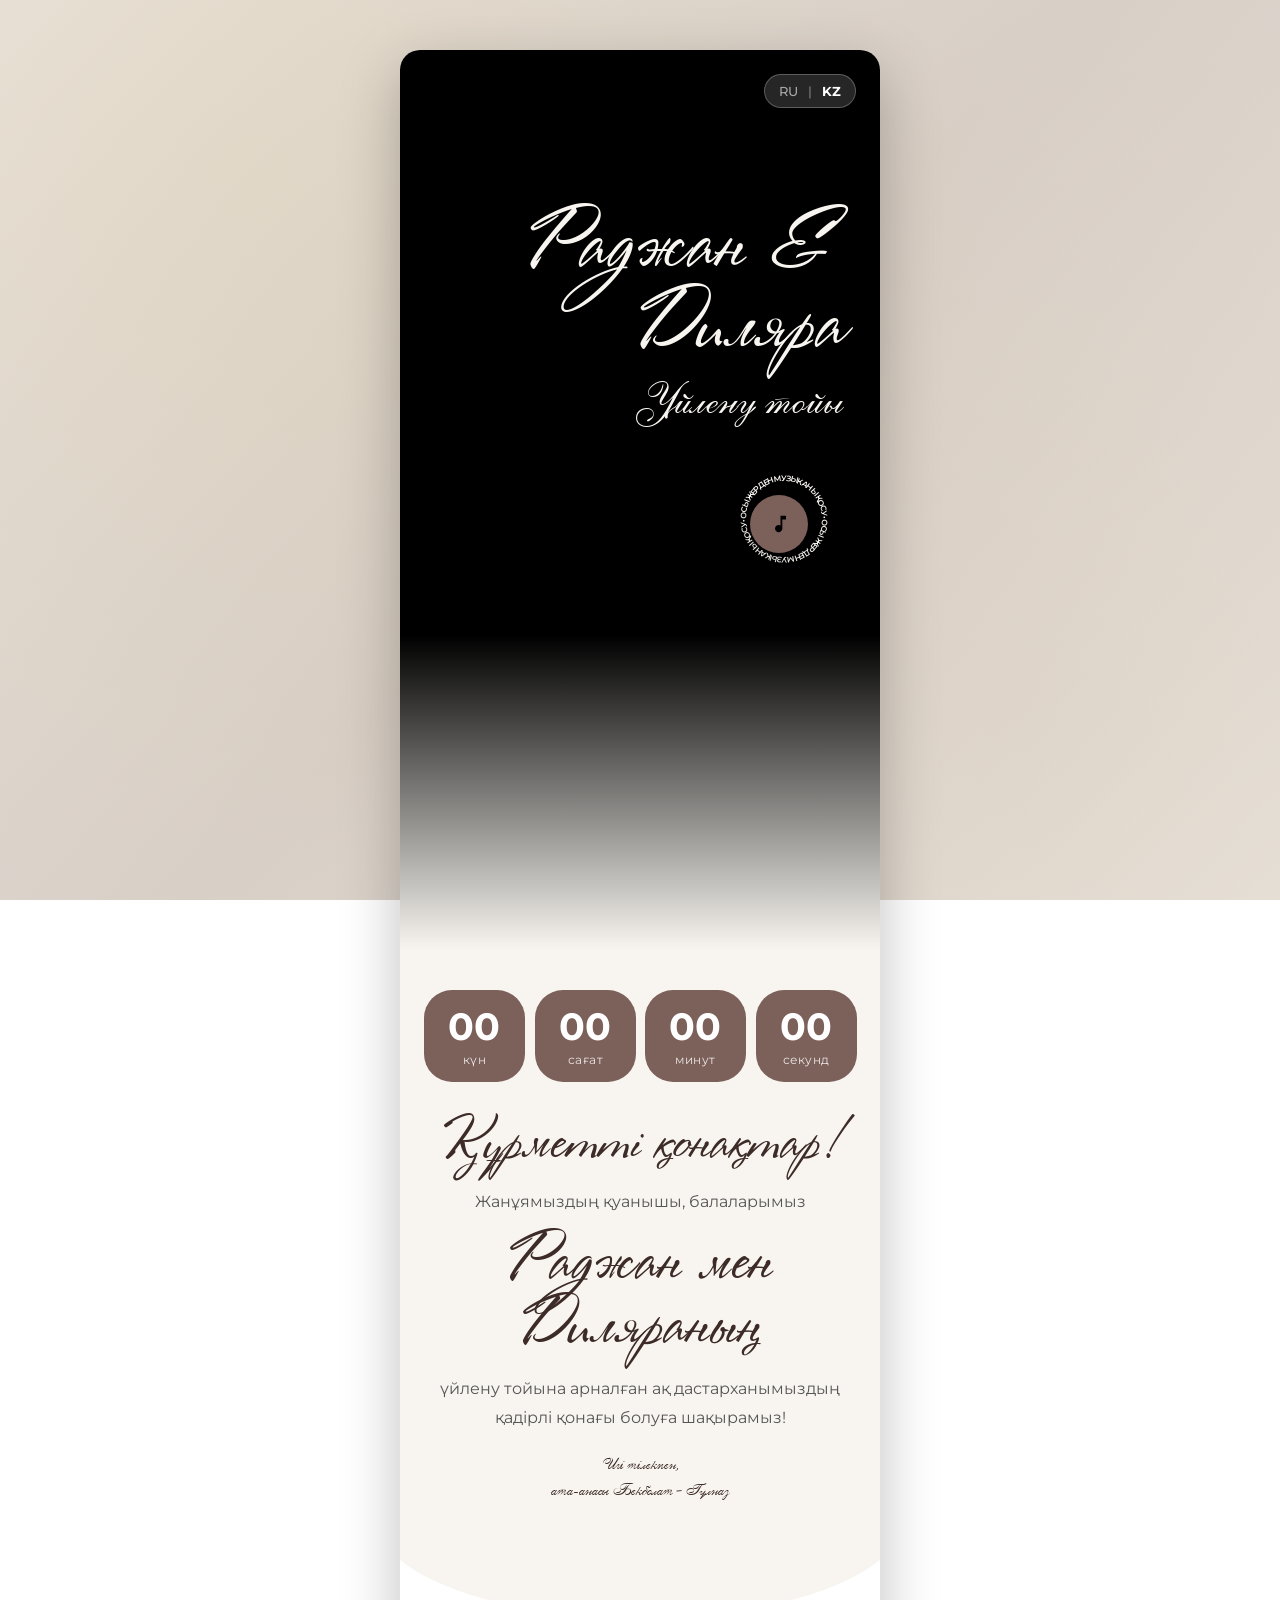
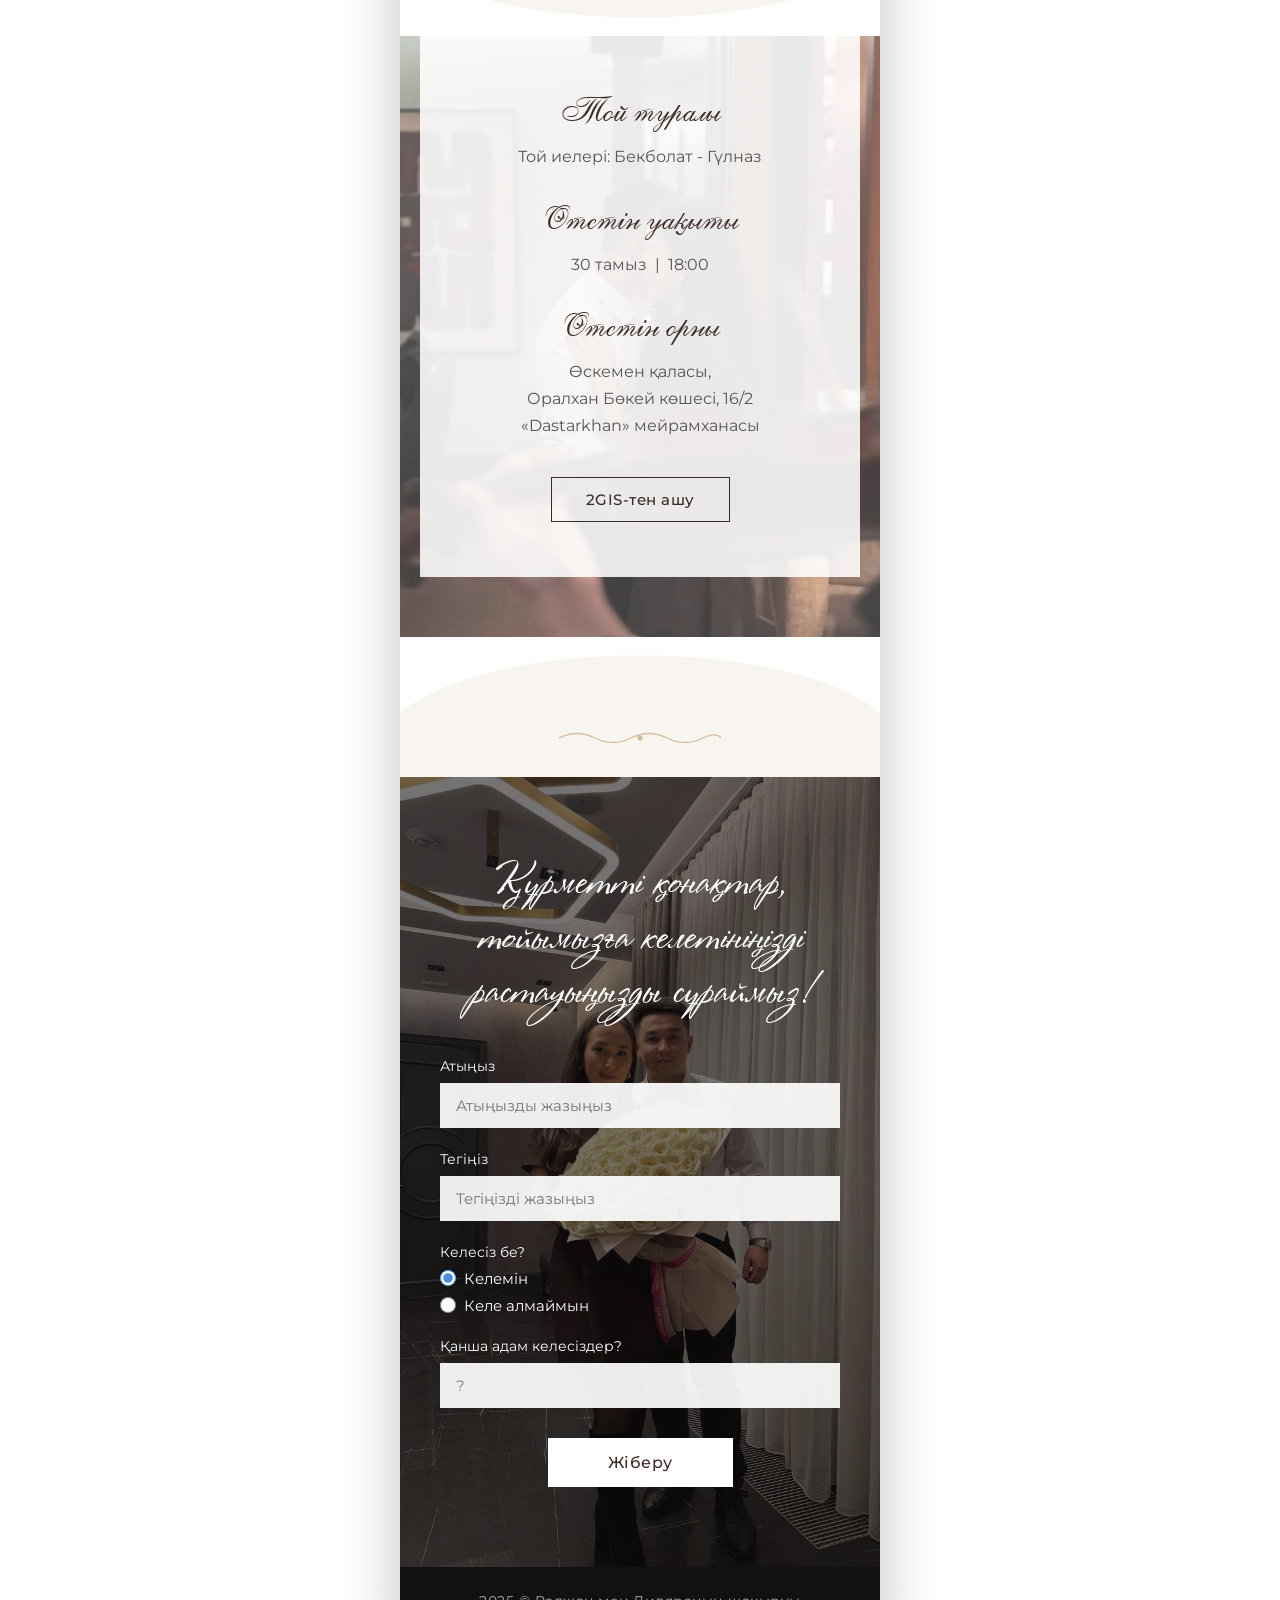
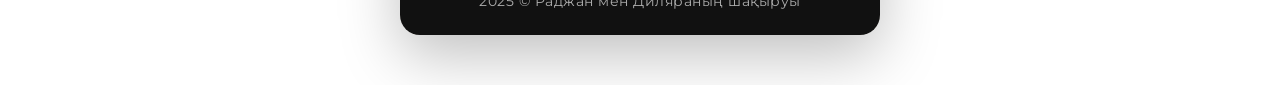
==== index_kz.html @ 49e2ee94 "Add files via upload" ====
<!DOCTYPE html>
<html lang="kk">

<head>
    <meta charset="UTF-8">
    <meta name="viewport" content="width=device-width, initial-scale=1.0">
    <title>Үйлену тойы - Раджан мен Диляра</title>
    <meta name="description" content="Уважаемые гости! Приглашаем вас на свадьбу Раджана и Диляры. Чтобы увидеть приглашение просим вас нажать на ссылку и листать вниз">
    
    <!-- Open Graph / Social Media -->
    <meta property="og:type" content="website">
    <meta property="og:title" content="Свадьба Раджана и Диляры">
    <meta property="og:description" content="Уважаемые гости! Приглашаем вас на свадьбу Раджана и Диляры. Чтобы увидеть приглашение просим вас нажать на ссылку и листать вниз">
    <meta property="og:image" content="photo11.jpg">

    <!-- Google Fonts -->
    <link rel="preconnect" href="https://fonts.googleapis.com">
    <link rel="preconnect" href="https://fonts.gstatic.com" crossorigin>
    <link
        href="https://fonts.googleapis.com/css2?family=Great+Vibes&family=Marck+Script&family=Playfair+Display:ital,wght@0,400;0,600;1,400&family=Montserrat:wght@300;400;500;600&display=swap"
        rel="stylesheet">

    <link rel="stylesheet" href="style.css">
</head>

<body>
    <div class="app-container">

        <!-- ===== LANGUAGE SWITCHER ===== -->
        <div class="lang-switcher fade-in">
            <a href="index.html">RU</a>
            <span>|</span>
            <a href="index_kz.html" class="active">KZ</a>
        </div>

        <!-- ===== HERO ===== -->
        <section class="hero">
            <video autoplay muted loop playsinline class="hero-video">
                <source src="video1.mp4" type="video/mp4">
            </video>
            <div class="hero-text">
                <h2 class="hero-name">Раджан & Диляра</h2>
                <h1 class="hero-title">Үйлену тойы</h1>

                <!-- Круговой плеер -->
                <div class="player-wrap">
                    <div class="circle-text-ring">
                        <svg viewBox="0 0 120 120" width="120" height="120">
                            <defs>
                                <path id="cp" d="M60,60 m-38,0 a38,38 0 1,1 76,0 a38,38 0 1,1 -76,0"></path>
                            </defs>
                            <text font-size="8" font-family="Montserrat,sans-serif" font-weight="600" fill="#f8f5f0">
                                <textPath href="#cp" startOffset="0" textLength="238.5" lengthAdjust="spacing">ОСЫ
                                    ЖЕРДЕН МУЗЫКАНЫ ҚОСУ • ОСЫ ЖЕРДЕН МУЗЫКАНЫ ҚОСУ • </textPath>
                            </text>
                        </svg>
                    </div>
                    <button id="music-btn" class="play-btn" aria-label="Музыканы қосу">
                        <svg class="icon-play-svg" viewBox="0 0 24 24">
                            <!-- Иконка ноты -->
                            <path
                                d="M12 3v10.55c-.59-.34-1.27-.55-2-.55-2.21 0-4 1.79-4 4s1.79 4 4 4 4-1.79 4-4V7h4V3h-6z"
                                fill="currentColor" />
                        </svg>
                        <svg class="icon-pause-svg hidden" viewBox="0 0 24 24">
                            <rect x="6" y="5" width="4" height="14" />
                            <rect x="14" y="5" width="4" height="14" />
                        </svg>
                    </button>
                    <audio id="bg-music" loop>
                        <source src="music.mp3" type="audio/mpeg">
                    </audio>
                </div>
            </div>
        </section>

        <!-- ===== COUNTDOWN + INVITATION ===== -->
        <section class="white-section">
            <!-- Таймер -->
            <div class="timer" id="timer">
                <div class="timer-item"><span id="days">00</span>
                    <p>күн</p>
                </div>
                <div class="timer-item"><span id="hours">00</span>
                    <p>сағат</p>
                </div>
                <div class="timer-item"><span id="minutes">00</span>
                    <p>минут</p>
                </div>
                <div class="timer-item"><span id="seconds">00</span>
                    <p>секунд</p>
                </div>
            </div>

            <!-- Текст приглашения -->
            <div class="invitation-text">
                <h3 class="script-heading">Құрметті қонақтар!</h3>
                <p>Жанұямыздың қуанышы, балаларымыз
                </p>
                <div class="bride-name-inline">Раджан мен Диляраның</div>
                <p>үйлену тойына арналған ақ дастарханымыздың қадірлі қонағы болуға шақырамыз!</p>
                <p class="parents-sig">Игі тілекпен,<br>ата-анасы Бекболат – Гүлназ</p>
            </div>
        </section>

        <!-- Волна вниз -->
        <div class="wave-divider">
            <svg viewBox="0 0 500 80" preserveAspectRatio="none" xmlns="http://www.w3.org/2000/svg">
                <path d="M0,0 C100,80 400,80 500,0 L500,80 L0,80 Z" fill="#ffffff" />
            </svg>
        </div>

        <!-- ===== DETAILS (INFO CARD ON PHOTO) ===== -->
        <section class="details-section">
            <div class="details-card">
                <h3 class="serif-heading">Той туралы</h3>
                <p class="detail-line">Той иелері: Бекболат - Гүлназ</p>

                <h3 class="serif-heading">Өтетін уақыты</h3>
                <p class="detail-line">30 тамыз &nbsp;|&nbsp; 18:00</p>

                <h3 class="serif-heading">Өтетін орны</h3>
                <p class="detail-line">Өскемен қаласы,<br>Оралхан Бөкей көшесі, 16/2<br>«Dastarkhan» мейрамханасы</p>

                <a href="https://2gis.kz/ustkam/search/Оралхан%20Бокей%2016%2F2" target="_blank"
                    class="btn-map">2GIS-тен ашу</a>
            </div>
        </section>

        <!-- Волна вверх -->
        <div class="wave-divider wave-up">
            <svg viewBox="0 0 500 80" preserveAspectRatio="none" xmlns="http://www.w3.org/2000/svg">
                <path d="M0,80 C100,0 400,0 500,80 L500,0 L0,0 Z" fill="#ffffff" />
            </svg>
        </div>

        <!-- Декоративный разделитель (завитки) -->
        <div class="ornament-divider">
            <svg viewBox="0 0 200 30" xmlns="http://www.w3.org/2000/svg" width="180" height="30">
                <path d="M10,15 Q30,5 50,15 Q70,25 90,15 Q110,5 130,15 Q150,25 170,15 Q185,8 190,15" fill="none"
                    stroke="#c5a87a" stroke-width="1.5" opacity="0.7" />
                <circle cx="100" cy="15" r="3" fill="#c5a87a" opacity="0.7" />
            </svg>
        </div>

        <!-- ===== RSVP (FORM ON PHOTO) ===== -->
        <section class="rsvp-section">
            <div class="rsvp-inner">
                <h2 class="rsvp-title">Құрметті қонақтар, тойымызға келетініңізді растауыңызды сұраймыз!</h2>

                <form id="rsvp-form">
                    <div class="field-group">
                        <label>Атыңыз</label>
                        <input type="text" id="first-name" name="first_name" placeholder="Атыңызды жазыңыз" required>
                    </div>

                    <div class="field-group">
                        <label>Тегіңіз</label>
                        <input type="text" id="last-name" name="last_name" placeholder="Тегіңізді жазыңыз" required>
                    </div>

                    <div class="field-group">
                        <label>Келесіз бе?</label>
                        <label class="radio-row">
                            <input type="radio" name="attendance" value="Келемін" checked>
                            <span class="radio-dot"></span> Келемін
                        </label>
                        <label class="radio-row">
                            <input type="radio" name="attendance" value="Келе алмаймын">
                            <span class="radio-dot"></span> Келе алмаймын
                        </label>
                    </div>

                    <div class="field-group" id="persons-group">
                        <label>Қанша адам келесіздер?</label>
                        <input type="number" id="persons" name="persons" placeholder="?" min="1">
                    </div>

                    <div class="submit-wrap">
                        <button type="submit" class="btn-submit">Жіберу</button>
                    </div>
                </form>

                <div id="form-success" class="hidden success-msg">
                    <p>Рақмет! Сіздің жауабыңыз қабылданды. 🎉</p>
                </div>
            </div>
        </section>

        <!-- ===== FOOTER ===== -->
        <footer class="site-footer">
            <p>2025 © Раджан мен Диляраның шақыруы</p>
        </footer>

    </div><!-- /app-container -->

    <script src="script_kz.js"></script>
</body>

</html>
---- style.css ----
/*
  style.css — Максимально похоже на https://online-shaqyru.kz/ru/uzatu/aq-bosaga/
*/

/* ============================
   @font-face для казахских шрифтов
   ============================ */
@font-face {
    font-family: 'KZ Rosa Marena';
    src: url('kz_rosa.ttf') format('truetype');
    font-weight: normal;
    font-style: normal;
}

@font-face {
    font-family: 'AsylbekM02Shelley';
    src: url('asylbek.ttf') format('truetype');
    font-weight: normal;
    font-style: normal;
}

/* ============================
   CSS Переменные
   ============================ */
:root {
    --brown: #7c605a;
    /* таймер, акцент */
    --dark-text: #3d2b27;
    /* основной тёмный текст */
    --body-text: #555555;
    --white: #ffffff;
    --bg-cream: #f8f5f0;
    /* кремовый фон белой секции */
    --gold: #c5a87a;
    /* декоративный золотистый */
    --font-script: 'KZ Rosa Marena', 'Great Vibes', cursive;
    --font-script2: 'AsylbekM02Shelley', 'Marck Script', cursive;
    --font-serif: 'Playfair Display', serif;
    --font-sans: 'Montserrat', sans-serif;
}

/* ============================
   Базовые стили
   ============================ */
* {
    margin: 0;
    padding: 0;
    box-sizing: border-box;
}

body {
    background-color: #e0dbd5;
    font-family: var(--font-sans);
    display: flex;
    justify-content: center;
}

.app-container {
    width: 100%;
    max-width: 480px;
    background: var(--bg-cream);
    min-height: 100vh;
    box-shadow: 0 0 40px rgba(0, 0, 0, 0.18);
    position: relative;
    overflow: hidden;
}

.hidden {
    display: none !important;
}

/* ============================
   Language Switcher
   ============================ */
.lang-switcher {
    position: absolute;
    top: 24px;
    right: 24px;
    z-index: 100;
    display: flex;
    gap: 10px;
    align-items: center;
    background: rgba(255, 255, 255, 0.15);
    backdrop-filter: blur(6px);
    -webkit-backdrop-filter: blur(6px);
    padding: 8px 14px;
    border-radius: 20px;
    font-family: var(--font-sans);
    font-size: 13px;
    font-weight: 500;
    color: #fff;
    border: 1px solid rgba(255, 255, 255, 0.25);
}

.lang-switcher a {
    color: #fff;
    text-decoration: none;
    transition: opacity 0.3s;
    opacity: 0.6;
}

.lang-switcher a.active {
    opacity: 1;
    font-weight: 700;
}

.lang-switcher a:hover {
    opacity: 1;
}

.lang-switcher span {
    opacity: 0.4;
}

/* ============================
   HERO — Главный экран с фото
   ============================ */
.hero {
    position: relative;
    width: 100%;
    height: 100vh;
    min-height: 550px;
    background: #000;
    display: flex;
    align-items: flex-start;
    justify-content: flex-end;
    padding: 0;
    overflow: hidden;
}

.hero-video {
    position: absolute;
    top: 0;
    left: 0;
    width: 100%;
    height: 100%;
    object-fit: cover;
    z-index: 1;
}

/* Лёгкий светлый градиент снизу, как на оригинале */
.hero::after {
    content: '';
    position: absolute;
    bottom: 0;
    left: 0;
    right: 0;
    height: 35%;
    background: linear-gradient(transparent, var(--bg-cream));
    pointer-events: none;
}

.hero-text {
    position: relative;
    z-index: 2;
    text-align: right;
    padding: 140px 28px 60px 0;
    display: flex;
    flex-direction: column;
    align-items: flex-end;
}

.hero-name {
    font-family: var(--font-script);
    font-size: 72px;
    font-weight: 400;
    line-height: 1;
    color: var(--bg-cream);
    margin-bottom: 4px;
    text-shadow: 2px 2px 6px rgba(0, 0, 0, 0.5);
}

.hero-title {
    font-family: var(--font-script2);
    font-size: 40px;
    font-weight: 400;
    color: var(--bg-cream);
    margin-bottom: 30px;
    text-shadow: 2px 2px 6px rgba(0, 0, 0, 0.5);
}

/* ============================
   Плеер — круговой вращающийся
   ============================ */
.player-wrap {
    position: relative;
    width: 120px;
    height: 120px;
    display: flex;
    align-items: center;
    justify-content: center;
}

.circle-text-ring {
    position: absolute;
    top: 0;
    left: 0;
    width: 120px;
    height: 120px;
    animation: spin 12s linear infinite;
    pointer-events: none;
}

@keyframes spin {
    from {
        transform: rotate(0deg);
    }

    to {
        transform: rotate(360deg);
    }
}

.play-btn {
    position: relative;
    z-index: 10;
    width: 52px;
    height: 52px;
    border-radius: 50%;
    background: var(--brown);
    border: none;
    cursor: pointer;
    display: flex;
    align-items: center;
    justify-content: center;
    box-shadow: 0 4px 16px rgba(0, 0, 0, 0.25);
    transition: transform 0.2s;
}

.play-btn:hover {
    transform: scale(1.08);
}

.play-btn svg {
    fill: #fff;
    width: 22px;
    height: 22px;
}

.play-btn .icon-play-svg {
    transform: translateX(1.5px);
}

.play-btn.playing {
    animation: pulse-btn 2s ease-in-out infinite;
}

@keyframes pulse-btn {

    0%,
    100% {
        box-shadow: 0 0 0 0 rgba(124, 96, 90, 0.7);
    }

    50% {
        box-shadow: 0 0 0 12px rgba(124, 96, 90, 0);
    }
}

/* ============================
   Белая секция (таймер + текст)
   ============================ */
.white-section {
    background: var(--bg-cream);
    padding: 40px 24px 0;
    text-align: center;
}

/* Таймер — тёмно-коричневые скруглённые pill */
.timer {
    display: flex;
    gap: 10px;
    justify-content: center;
    margin-bottom: 36px;
}

.timer-item {
    background: var(--brown);
    border-radius: 22px;
    flex: 1;
    padding: 14px 6px 12px;
    min-width: 60px;
}

.timer-item span {
    font-family: var(--font-sans);
    font-size: 30px;
    font-weight: 700;
    color: var(--white);
    display: block;
    line-height: 1;
}

.timer-item p {
    font-size: 11px;
    color: rgba(255, 255, 255, 0.85);
    margin-top: 6px;
    text-transform: lowercase;
    letter-spacing: 0.5px;
}

/* Текст приглашения */
.invitation-text {
    padding: 0 8px 40px;
    font-size: 15px;
    color: var(--body-text);
    line-height: 1.8;
}

.invitation-text p {
    margin-bottom: 16px;
}

.script-heading {
    font-family: var(--font-script);
    font-size: 48px;
    font-weight: 400;
    color: var(--dark-text);
    margin-bottom: 14px;
    line-height: 1;
}

.bride-name-inline {
    font-family: var(--font-script);
    font-size: 52px;
    color: var(--dark-text);
    margin: 8px 0 14px;
    line-height: 1;
}

.parents-sig {
    font-family: var(--font-script2);
    font-size: 22px;
    color: var(--dark-text);
    line-height: 1.6;
    margin-top: 20px;
}

/* ============================
   Волновые разделители
   ============================ */
.wave-divider {
    width: 100%;
    display: block;
    line-height: 0;
}

.wave-divider svg {
    width: 100%;
    display: block;
}

.wave-up {
    margin-top: -1px;
}

/* ============================
   Декоративный разделитель (SVG-завитки)
   ============================ */
.ornament-divider {
    background: var(--bg-cream);
    text-align: center;
    padding: 10px 0 20px;
}

/* ============================
   DETAILS — Карточка поверх фото
   ============================ */
.details-section {
    position: relative;
    background: url('photo2.jpg') center center / cover no-repeat;
    background-attachment: local;
    padding: 0 0 60px;
}

.details-section::before {
    content: '';
    position: absolute;
    inset: 0;
    background: rgba(245, 240, 235, 0.25);
}

.details-card {
    position: relative;
    z-index: 2;
    background: rgba(255, 255, 255, 0.88);
    margin: 0 20px;
    padding: 40px 28px;
    text-align: center;
}

.serif-heading {
    font-family: var(--font-script2);
    font-size: 28px;
    color: var(--dark-text);
    margin-bottom: 10px;
    font-weight: 400;
}

.detail-line {
    font-size: 15px;
    color: var(--body-text);
    line-height: 1.7;
    margin-bottom: 28px;
    font-weight: 400;
}

.btn-map {
    display: inline-block;
    margin-top: 10px;
    padding: 10px 28px;
    border: 1.5px solid var(--dark-text);
    color: var(--dark-text);
    text-decoration: none;
    font-family: var(--font-sans);
    font-size: 14px;
    font-weight: 500;
    letter-spacing: 0.5px;
    background: transparent;
    transition: all 0.2s;
    cursor: pointer;
}

.btn-map:hover {
    background: var(--dark-text);
    color: var(--white);
}

/* ============================
   RSVP — Форма поверх фото
   ============================ */
.rsvp-section {
    position: relative;
    background: url('photo3.jpg') center 10% / cover no-repeat;
    background-attachment: local;
    padding: 480px 24px 80px; /* Еще больше увеличили отступ, чтобы текст ушел под лица */
    display: flex;
    flex-direction: column;
    justify-content: flex-end;
}

.rsvp-section::before {
    content: '';
    position: absolute;
    inset: 0;
    background: rgba(20, 15, 15, 0.58);
}

.rsvp-inner {
    position: relative;
    z-index: 2;
    max-width: 440px;
    margin: 0 auto;
}

.rsvp-title {
    font-family: var(--font-script);
    font-size: 34px;
    font-weight: 400;
    color: var(--white);
    line-height: 1.3;
    margin-bottom: 36px;
    text-align: center; /* Центрируем текст */
}

/* Поля формы */
.field-group {
    margin-bottom: 22px;
}

.field-group label:first-child,
.field-group>label:not(.radio-row) {
    display: block;
    color: var(--white);
    font-size: 14px;
    font-weight: 400;
    margin-bottom: 8px;
    font-family: var(--font-sans);
}

.field-group input[type="text"],
.field-group input[type="number"] {
    width: 100%;
    padding: 13px 16px;
    background: rgba(255, 255, 255, 0.92);
    border: none;
    font-size: 15px;
    font-family: var(--font-sans);
    color: #333;
    outline: none;
}

.field-group input:focus {
    background: #fff;
    box-shadow: 0 0 0 2px rgba(255, 255, 255, 0.5);
}

/* Радиокнопки */
.radio-row {
    display: flex;
    align-items: center;
    gap: 8px;
    color: var(--white);
    font-size: 15px;
    margin-bottom: 8px;
    cursor: pointer;
}

.radio-row input[type="radio"] {
    accent-color: #4a90e2;
    width: 16px;
    height: 16px;
    cursor: pointer;
}

.radio-dot {
    display: none;
}

/* не нужен, используем нативный radio */

/* Кнопка отправить */
.submit-wrap {
    text-align: center;
    margin-top: 30px;
}

.btn-submit {
    background: var(--white);
    color: var(--dark-text);
    border: none;
    padding: 13px 50px;
    font-family: var(--font-sans);
    font-size: 15px;
    font-weight: 500;
    cursor: pointer;
    transition: background 0.2s;
    letter-spacing: 0.5px;
}

.btn-submit:hover {
    background: #f0ebe5;
}

.success-msg {
    text-align: center;
    color: var(--white);
    font-size: 18px;
    padding: 30px 0;
    font-family: var(--font-script);
}

/* ============================
   Footer
   ============================ */
.site-footer {
    background: #111;
    color: rgba(255, 255, 255, 0.65);
    text-align: center;
    padding: 20px;
    font-family: var(--font-sans);
    font-size: 13px;
    letter-spacing: 0.5px;
}

/* ====================================================
   АНИМАЦИИ
   ==================================================== */

/* ── 1. Появление всего контейнера при загрузке ── */
@keyframes page-enter {
    from {
        opacity: 0;
        transform: translateY(12px);
    }

    to {
        opacity: 1;
        transform: translateY(0);
    }
}

.app-container {
    animation: page-enter 0.9s ease forwards;
}

/* ── 2. Hero: имя и подзаголовок скользят справа ── */
@keyframes slide-in-right {
    from {
        opacity: 0;
        transform: translateX(60px);
    }

    to {
        opacity: 1;
        transform: translateX(0);
    }
}

.hero-name {
    animation: slide-in-right 1.1s cubic-bezier(0.22, 0.61, 0.36, 1) 0.3s both;
}

.hero-title {
    animation: slide-in-right 1.1s cubic-bezier(0.22, 0.61, 0.36, 1) 0.55s both;
}

/* ── 3. Плеер появляется снизу ── */
@keyframes pop-up {
    from {
        opacity: 0;
        transform: scale(0.6) translateY(20px);
    }

    to {
        opacity: 1;
        transform: scale(1) translateY(0);
    }
}

.player-wrap {
    animation: pop-up 0.9s cubic-bezier(0.34, 1.56, 0.64, 1) 0.85s both;
}

/* ── 4. Таймер — ячейки по очереди ── */
@keyframes timer-pop {
    from {
        opacity: 0;
        transform: scale(0.5) translateY(15px);
    }

    to {
        opacity: 1;
        transform: scale(1) translateY(0);
    }
}

.timer-item:nth-child(1) {
    animation: timer-pop 0.7s cubic-bezier(0.34, 1.56, 0.64, 1) 0.1s both;
}

.timer-item:nth-child(2) {
    animation: timer-pop 0.7s cubic-bezier(0.34, 1.56, 0.64, 1) 0.25s both;
}

.timer-item:nth-child(3) {
    animation: timer-pop 0.7s cubic-bezier(0.34, 1.56, 0.64, 1) 0.4s both;
}

.timer-item:nth-child(4) {
    animation: timer-pop 0.7s cubic-bezier(0.34, 1.56, 0.64, 1) 0.55s both;
}

/* ── 5. Смена секунды — легкий тик ── */
@keyframes tick {
    0% {
        transform: translateY(0);
        opacity: 1;
    }

    30% {
        transform: translateY(-5px);
        opacity: 0.3;
    }

    60% {
        transform: translateY(5px);
        opacity: 0.3;
    }

    100% {
        transform: translateY(0);
        opacity: 1;
    }
}

.timer-tick {
    animation: tick 0.32s ease;
}

/* ── 6. Scroll fade-in ── */
.fade-in {
    opacity: 0;
    transform: translateY(40px);
    transition: opacity 0.85s ease, transform 0.85s ease;
}

.fade-in.visible {
    opacity: 1;
    transform: translateY(0);
}

/* ── 7. Скрипт-заголовки и имя невесты ── */
@keyframes fade-scale {
    from {
        opacity: 0;
        transform: scale(0.85);
    }

    to {
        opacity: 1;
        transform: scale(1);
    }
}

.script-heading {
    animation: fade-scale 1.2s ease 0.2s both;
}

.bride-name-inline {
    animation: fade-scale 1.2s ease 0.4s both;
}

.parents-sig {
    animation: fade-scale 1.2s ease 0.6s both;
}

/* ── 8. Карточка деталей ── */
@keyframes card-rise {
    from {
        opacity: 0;
        transform: translateY(50px);
    }

    to {
        opacity: 1;
        transform: translateY(0);
    }
}

.details-card {
    animation: card-rise 1s cubic-bezier(0.22, 0.61, 0.36, 1) both;
}

/* ── 9. Кнопки — подъём и тень при hover ── */
.btn-map,
.btn-submit {
    transition: transform 0.22s ease, box-shadow 0.22s ease, background 0.22s ease;
}

.btn-map:hover {
    transform: translateY(-3px);
    box-shadow: 0 8px 20px rgba(0, 0, 0, 0.18);
}

.btn-submit:hover {
    transform: translateY(-3px);
    box-shadow: 0 8px 20px rgba(0, 0, 0, 0.2);
    background: #fdf9f5;
}

/* ── 10. Орнамент — мерцание ── */
@keyframes shimmer {

    0%,
    100% {
        opacity: 0.5;
    }

    50% {
        opacity: 1;
    }
}

.ornament-divider svg {
    animation: shimmer 3.5s ease-in-out infinite;
}

/* ── 11. RSVP — элементы выезжают снизу поочередно ── */
@keyframes slide-up {
    from {
        opacity: 0;
        transform: translateY(30px);
    }

    to {
        opacity: 1;
        transform: translateY(0);
    }
}

.rsvp-title {
    animation: slide-up 1s ease 0.2s both;
}

.field-group:nth-child(1) {
    animation: slide-up 0.8s ease 0.35s both;
}

.field-group:nth-child(2) {
    animation: slide-up 0.8s ease 0.5s both;
}

.field-group:nth-child(3) {
    animation: slide-up 0.8s ease 0.65s both;
}

.submit-wrap {
    animation: slide-up 0.8s ease 0.8s both;
}

/* ── 12. Плавающие лепестки (CSS + JS) ── */
.petal {
    position: fixed;
    top: -20px;
    pointer-events: none;
    z-index: 9999;
    font-size: 18px;
    animation: fall linear forwards;
    opacity: 0.85;
}

@keyframes fall {
    0% {
        transform: translateY(0) rotate(0deg) translateX(0);
        opacity: 0.9;
    }

    50% {
        transform: translateY(45vh) rotate(180deg) translateX(25px);
        opacity: 0.7;
    }

    100% {
        transform: translateY(110vh) rotate(360deg) translateX(-15px);
        opacity: 0;
    }
}

/* ====================================================
   АДАПТИВНОСТЬ — планшет, пК, альбомный режим
   ==================================================== */

/* ─ Таблет (600px+) и альбомный смартфон ─ */
@media (min-width: 600px) {

    /* Шире карточка сайта */
    .app-container {
        max-width: 560px;
    }

    .hero-name {
        font-size: 84px;
    }

    .hero-title {
        font-size: 46px;
    }

    .script-heading {
        font-size: 54px;
    }

    .bride-name-inline {
        font-size: 60px;
    }

    .parents-sig {
        font-size: 26px;
    }

    .timer-item {
        padding: 16px 10px 14px;
    }

    .timer-item span {
        font-size: 36px;
    }

    .timer-item p {
        font-size: 12px;
    }

    .rsvp-title {
        font-size: 40px;
    }

    .details-card {
        padding: 50px 40px;
    }

    .serif-heading {
        font-size: 32px;
    }

    .detail-line {
        font-size: 16px;
    }
}

/* ─ Альбомный режим на смартфоне / Hero невысокий ─ */
@media (orientation: landscape) and (max-width: 900px) {

    .hero {
        min-height: 100vh;
        height: 100svh;
        align-items: center;
        justify-content: flex-end;
    }

    .hero-text {
        padding: 60px 32px 60px 0;
    }

    .hero-name {
        font-size: 60px;
    }

    .hero-title {
        font-size: 34px;
    }

    .player-wrap {
        width: 100px;
        height: 100px;
    }

    .circle-text-ring {
        width: 100px;
        height: 100px;
    }

    .white-section {
        padding-top: 30px;
    }

    .timer {
        gap: 8px;
    }

    .timer-item span {
        font-size: 28px;
    }

    .timer-item {
        padding: 12px 6px 10px;
    }
}

/* ─ ПК / планшет от 768px — двухколоночный лэйаут ─ */
@media (min-width: 900px) {

    body {
        background: linear-gradient(135deg, #e8e2db 0%, #d8cfc7 50%, #e8e2db 100%);
        background-attachment: fixed;
        align-items: flex-start;
    }

    /* Обертка-контейнер для полноэкранного десктоп — 2 колонки */
    .outer-layout {
        display: flex;
        gap: 40px;
        justify-content: center;
        align-items: flex-start;
        padding: 40px;
        min-height: 100vh;
    }

    .app-container {
        max-width: 480px;
        border-radius: 20px;
        overflow: hidden;
        box-shadow: 0 20px 60px rgba(0, 0, 0, 0.25);
        margin: 40px auto;
    }

    .hero-name {
        font-size: 80px;
    }

    .hero-title {
        font-size: 44px;
    }

    .hero-text {
        padding: 160px 36px 70px 0;
    }

    /* Плеер — немного крупнее */
    .player-wrap {
        width: 130px;
        height: 130px;
    }

    .circle-text-ring {
        width: 130px;
        height: 130px;
    }

    .play-btn {
        width: 58px;
        height: 58px;
    }

    /* Таймер */
    .timer-item span {
        font-size: 38px;
    }

    .timer-item p {
        font-size: 12px;
    }

    .timer-item {
        padding: 18px 10px 15px;
        border-radius: 28px;
    }

    /* Типографика */
    .script-heading {
        font-size: 56px;
    }

    .bride-name-inline {
        font-size: 64px;
    }

    .parents-sig {
        font-size: 26px;
    }

    .invitation-text p {
        font-size: 16px;
    }

    /* Секция деталей */
    .details-card {
        padding: 55px 50px;
    }

    .serif-heading {
        font-size: 34px;
    }

    .detail-line {
        font-size: 16px;
    }

    .btn-map {
        padding: 12px 34px;
        font-size: 15px;
    }

    /* RSVP */
    .rsvp-section {
        padding: 80px 40px;
    }

    .rsvp-title {
        font-size: 42px;
    }

    .btn-submit {
        padding: 15px 60px;
        font-size: 16px;
    }

    /* Футер */
    .site-footer {
        font-size: 14px;
        padding: 25px;
    }
}

/* ─ Очень широкий экран (1200px+): карточка центрируется с красивым фоном ─ */
@media (min-width: 1200px) {
    body {
        background-image:
            radial-gradient(circle at 20% 20%, rgba(212, 175, 55, 0.08) 0%, transparent 60%),
            radial-gradient(circle at 80% 80%, rgba(197, 168, 122, 0.1) 0%, transparent 60%),
            linear-gradient(135deg, #e8e2db 0%, #d8cfc7 50%, #e8e2db 100%);
    }

    .app-container {
        margin: 50px auto;
    }
}
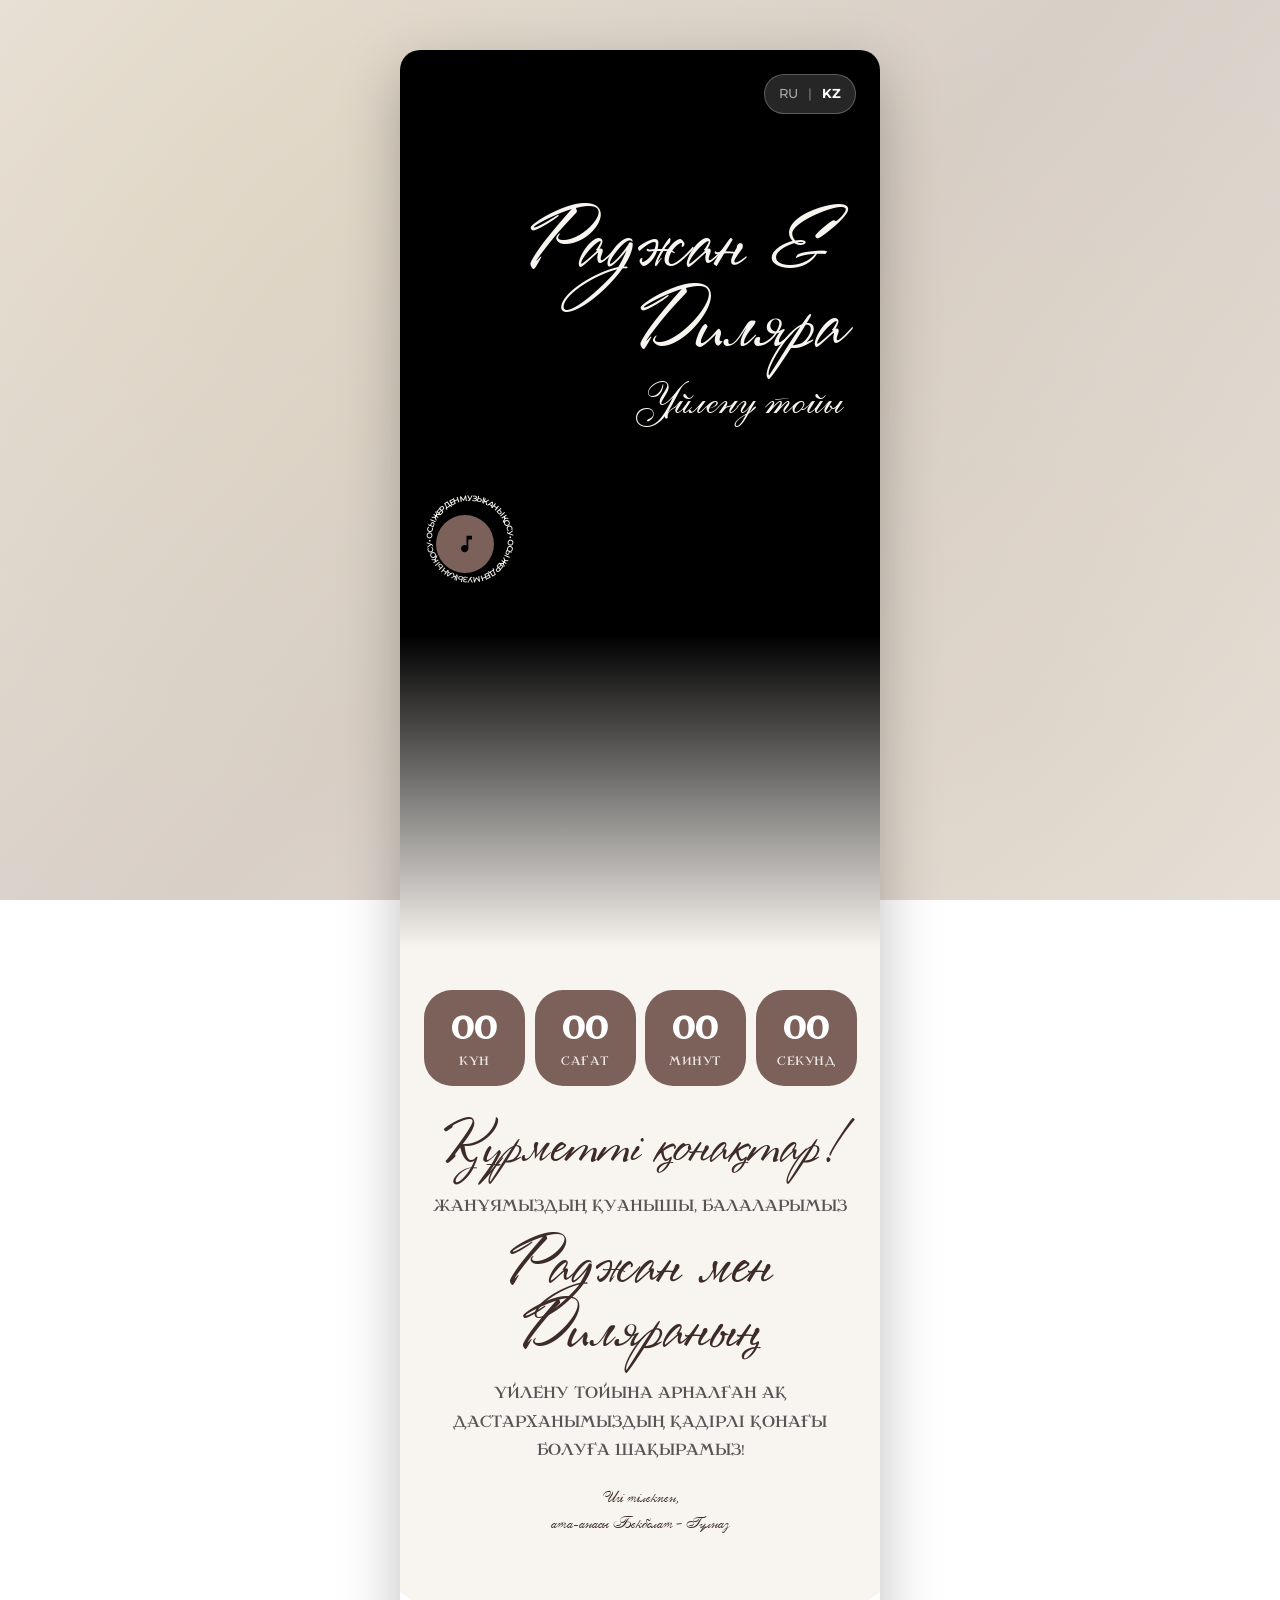
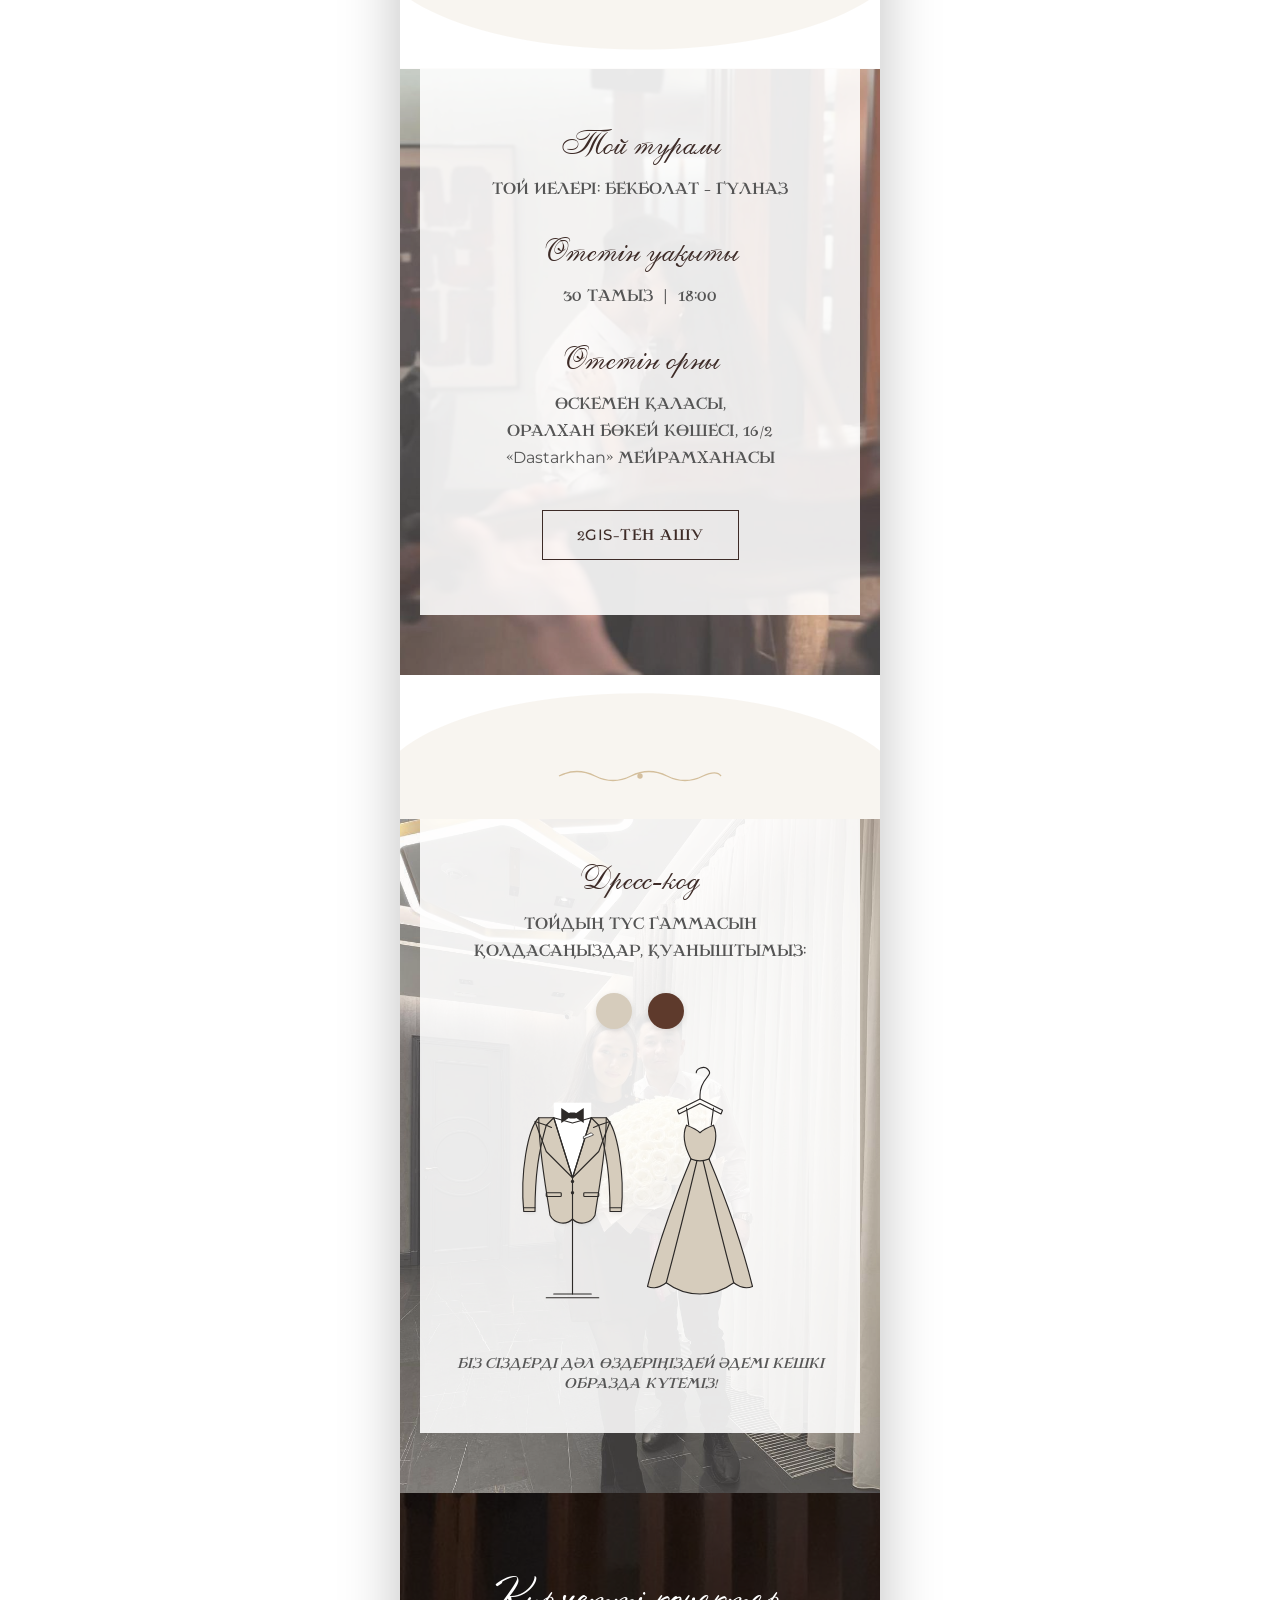
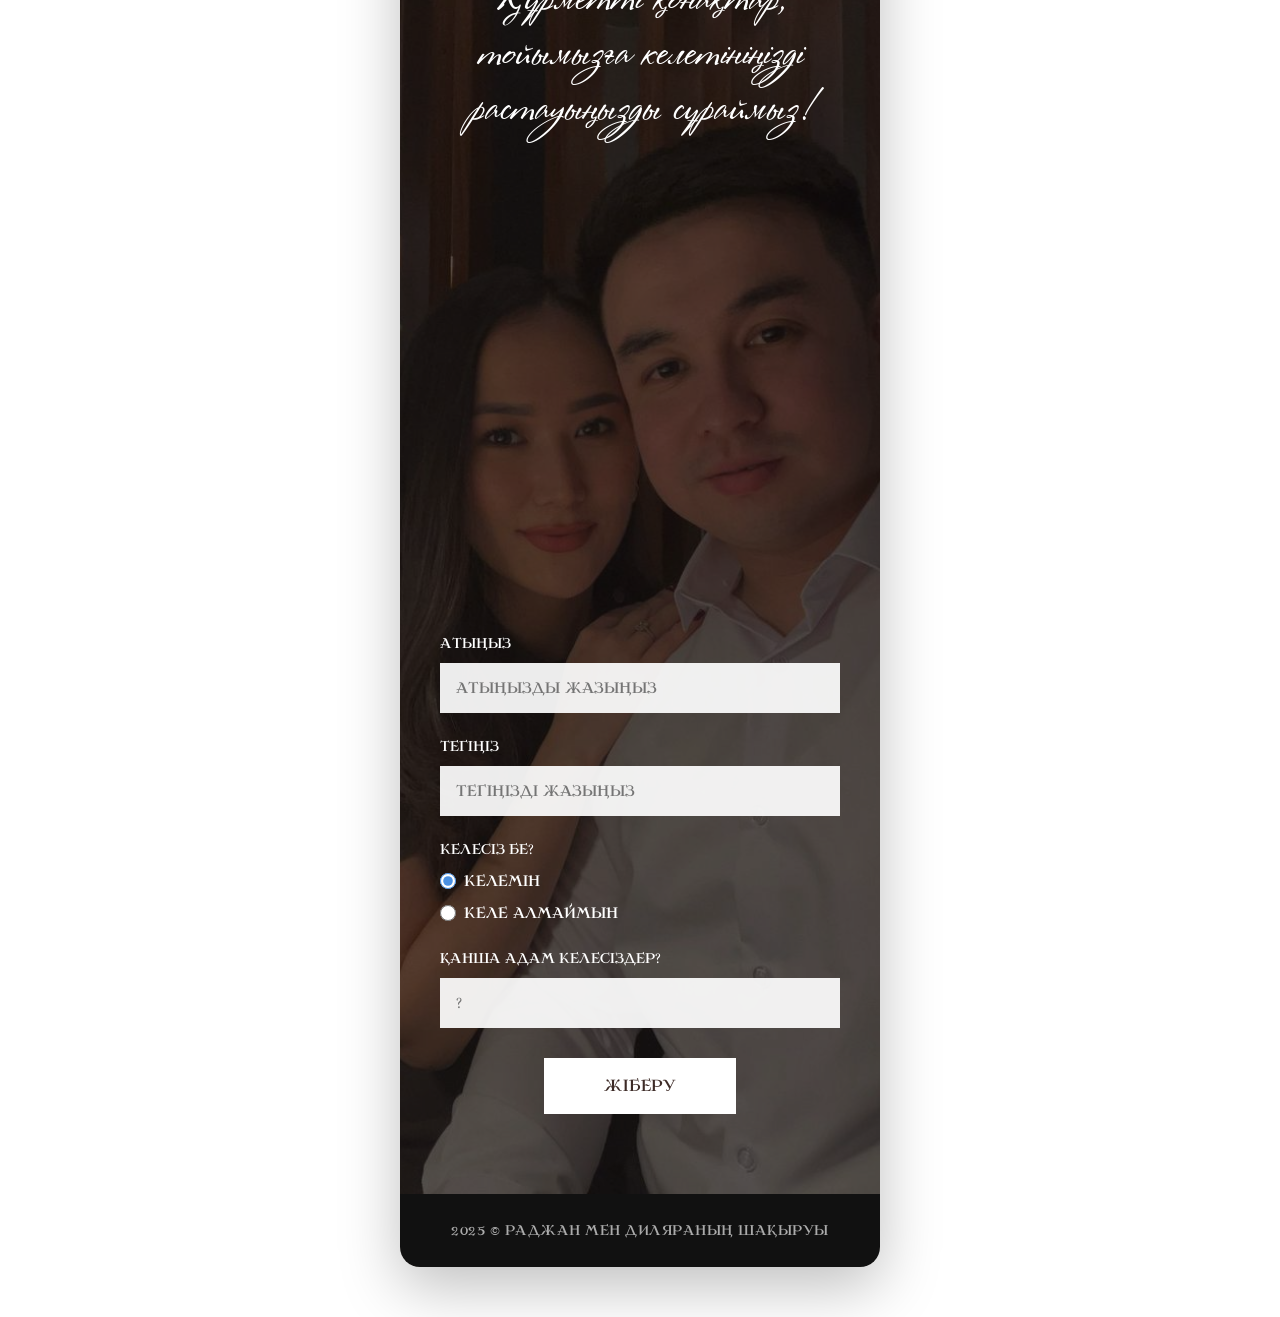
==== commit 0b414319: "Add files via upload" ====
--- a/index_kz.html
+++ b/index_kz.html
@@ -5,12 +5,14 @@
     <meta charset="UTF-8">
     <meta name="viewport" content="width=device-width, initial-scale=1.0">
     <title>Үйлену тойы - Раджан мен Диляра</title>
-    <meta name="description" content="Уважаемые гости! Приглашаем вас на свадьбу Раджана и Диляры. Чтобы увидеть приглашение просим вас нажать на ссылку и листать вниз">
-    
+    <meta name="description"
+        content="Уважаемые гости! Приглашаем вас на свадьбу Раджана и Диляры. Чтобы увидеть приглашение просим вас нажать на ссылку и листать вниз">
+
     <!-- Open Graph / Social Media -->
     <meta property="og:type" content="website">
     <meta property="og:title" content="Свадьба Раджана и Диляры">
-    <meta property="og:description" content="Уважаемые гости! Приглашаем вас на свадьбу Раджана и Диляры. Чтобы увидеть приглашение просим вас нажать на ссылку и листать вниз">
+    <meta property="og:description"
+        content="Уважаемые гости! Приглашаем вас на свадьбу Раджана и Диляры. Чтобы увидеть приглашение просим вас нажать на ссылку и листать вниз">
     <meta property="og:image" content="photo11.jpg">
 
     <!-- Google Fonts -->
@@ -143,6 +145,113 @@
             </svg>
         </div>
 
+        <!-- ===== DRESS CODE ===== -->
+        <section class="dresscode-section fade-in">
+            <div class="detail-card-dresscode">
+                <h3 class="serif-heading">Дресс-код</h3>
+                <p class="detail-line">Тойдың түс гаммасын қолдасаңыздар, қуаныштымыз:</p>
+
+                <div class="color-palette">
+                    <div class="color-swatch" style="background:#D6CCBC;" title="Бежевый"></div>
+                    <div class="color-swatch" style="background:#5E3A2C;" title="Шоколад"></div>
+                </div>
+
+                <svg id="dresscode-svg" class="dresscode-svg" viewBox="0 0 400 400" width="100%">
+                    <defs>
+                        <filter id="shadow" x="-10%" y="-10%" width="120%" height="120%">
+                            <feDropShadow dx="1" dy="2" stdDeviation="2" flood-opacity="0.08" />
+                        </filter>
+                    </defs>
+
+                    <!-- МУЖСКОЙ КОСТЮМ (слева) -->
+                    <!-- ЗАЛИВКИ ПИДЖАКА -->
+                    <!-- Рукава -->
+                    <path class="dresscode-fill" fill="#5E3A2C" d="M 65 105 C 50 120, 40 180, 45 230 L 60 230 C 60 180, 65 150, 75 115 Z" filter="url(#shadow)"/>
+                    <path class="dresscode-fill" fill="#5E3A2C" d="M 155 105 C 170 120, 180 180, 175 230 L 160 230 C 160 180, 155 150, 145 115 Z" filter="url(#shadow)"/>
+                    <!-- Корпус пиджака -->
+                    <path class="dresscode-fill" fill="#5E3A2C" d="M 65 105 C 65 150, 75 200, 80 235 C 85 245, 100 250, 110 240 C 120 250, 135 245, 140 235 C 145 200, 155 150, 155 105 L 135 105 L 110 185 L 85 105 Z" filter="url(#shadow)"/>
+                    <!-- Лацканы -->
+                    <path class="dresscode-fill" fill="#5E3A2C" d="M 110 185 L 85 105 L 75 115 L 60 110 L 75 150 Z"/>
+                    <path class="dresscode-fill" fill="#5E3A2C" d="M 110 185 L 135 105 L 145 115 L 160 110 L 145 150 Z"/>
+
+                    <!-- КОНТУРЫ -->
+                    <g fill="none" stroke="#2d2a28" stroke-width="1.5" stroke-linejoin="round" stroke-linecap="round">
+                        <!-- Рубашка -->
+                        <polygon fill="#ffffff" stroke="none" points="85,105 110,185 135,105 135,85 85,85"/>
+                        <path fill="#ffffff" d="M 85 105 L 110 112 L 135 105"/>
+                        
+                        <!-- Галстук-бабочка -->
+                        <path fill="#2d2a28" stroke="none" d="M 110 102 L 95 92 L 95 112 Z"/>
+                        <path fill="#2d2a28" stroke="none" d="M 110 102 L 125 92 L 125 112 Z"/>
+                        <rect x="105" y="98" width="10" height="8" rx="2" fill="#2d2a28" stroke="none"/>
+
+                        <!-- Контур рукавов -->
+                        <path d="M 65 105 C 50 120, 40 180, 45 230 L 60 230 C 60 180, 65 150, 75 115"/>
+                        <path d="M 155 105 C 170 120, 180 180, 175 230 L 160 230 C 160 180, 155 150, 145 115"/>
+
+                        <!-- Контур корпуса -->
+                        <path d="M 65 105 C 65 150, 75 200, 80 235 C 85 245, 100 250, 110 240 C 120 250, 135 245, 140 235 C 145 200, 155 150, 155 105 L 135 105 L 110 185 L 85 105 Z"/>
+
+                        <!-- Центральная линия -->
+                        <line x1="110" y1="185" x2="110" y2="240"/>
+
+                        <!-- Контур лацканов -->
+                        <path d="M 110 185 L 85 105 L 75 115 L 60 110 L 75 150 Z"/>
+                        <path d="M 110 185 L 135 105 L 145 115 L 160 110 L 145 150 Z"/>
+
+                        <!-- Деталь воротника -->
+                        <line x1="75" y1="115" x2="82" y2="118"/>
+                        <line x1="145" y1="115" x2="138" y2="118"/>
+
+                        <!-- Нагрудный платок -->
+                        <path fill="#ffffff" stroke-width="1" d="M 125 130 L 135 125 L 138 128 L 125 133 Z"/>
+                        
+                        <!-- Карманы -->
+                        <rect x="75" y="205" width="20" height="5" rx="1"/>
+                        <rect x="125" y="205" width="20" height="5" rx="1"/>
+
+                        <!-- Пуговицы -->
+                        <circle cx="110" cy="190" r="2.2" fill="#2d2a28" stroke="none"/>
+                        <circle cx="110" cy="205" r="2.2" fill="#2d2a28" stroke="none"/>
+
+                        <!-- Манжеты -->
+                        <line x1="45" y1="225" x2="60" y2="225"/>
+                        <line x1="175" y1="225" x2="160" y2="225"/>
+
+                        <!-- Подставка (манекен/вешалка снизу) -->
+                        <line x1="110" y1="240" x2="110" y2="340"/>
+                        <line x1="85" y1="340" x2="135" y2="340"/>
+                        <line x1="75" y1="345" x2="145" y2="345"/>
+                    </g>
+
+                    <!-- ЖЕНСКОЕ ПЛАТЬЕ (справа) -->
+                    <!-- ЗАЛИВКИ ПЛАТЬЯ (меняются при клике) -->
+                    <path class="dresscode-fill" fill="#D6CCBC" d="M 262 115 Q 275 120 280 125 Q 285 120 298 115 C 305 130, 300 145, 292 160 Q 280 165 268 160 C 260 145, 255 130, 262 115 Z" />
+                    <path class="dresscode-fill" fill="#D6CCBC" d="M 268 160 Q 280 165 292 160 Q 330 250 350 330 Q 338 335 325 325 Q 305 340 280 340 Q 255 340 235 325 Q 222 335 210 330 Q 230 250 268 160 Z" />
+
+                    <!-- КОНТУРЫ ПЛАТЬЯ -->
+                    <g fill="none" class="dresscode-stroke" stroke="#2b2827" stroke-width="1.5" stroke-linejoin="round" stroke-linecap="round">
+                        <path d="M 280 80 L 280 75 C 280 50, 300 50, 290 40 C 285 35, 275 40, 275 45" />
+                        <polygon points="280,80 250,95 252,100 280,86 308,100 310,95" />
+                        <line x1="262" y1="92" x2="265" y2="115" />
+                        <line x1="298" y1="92" x2="295" y2="115" />
+                        <path d="M 262 115 Q 275 120 280 125 Q 285 120 298 115" />
+                        <path d="M 262 115 C 255 130, 260 145, 268 160" />
+                        <path d="M 298 115 C 305 130, 300 145, 292 160" />
+                        <path d="M 268 160 Q 280 165 292 160" />
+                        <path d="M 268 160 Q 230 250 210 330" />
+                        <path d="M 292 160 Q 330 250 350 330" />
+                        <path d="M 210 330 Q 222 335 235 325 Q 255 340 280 340 Q 305 340 325 325 Q 338 335 350 330" />
+                        <path d="M 276 162 Q 255 250 235 325" />
+                        <path d="M 284 162 Q 305 250 325 325" />
+                    </g>
+                </svg>
+
+                <p class="dress-note">Біз сіздерді дәл өздеріңіздей әдемі кешкі образда күтеміз!</p>
+            </div>
+        </section>
+
+
         <!-- ===== RSVP (FORM ON PHOTO) ===== -->
         <section class="rsvp-section">
             <div class="rsvp-inner">
--- a/style.css
+++ b/style.css
@@ -15,6 +15,13 @@
 @font-face {
     font-family: 'AsylbekM02Shelley';
     src: url('asylbek.ttf') format('truetype');
+    font-weight: normal;
+    font-style: normal;
+}
+
+@font-face {
+    font-family: 'KZ Cavaler';
+    src: url('kz_cavaler.ttf') format('truetype');
     font-weight: normal;
     font-style: normal;
 }
@@ -36,7 +43,7 @@
     --font-script: 'KZ Rosa Marena', 'Great Vibes', cursive;
     --font-script2: 'AsylbekM02Shelley', 'Marck Script', cursive;
     --font-serif: 'Playfair Display', serif;
-    --font-sans: 'Montserrat', sans-serif;
+    --font-sans: 'KZ Cavaler', 'Montserrat', sans-serif;
 }
 
 /* ============================
@@ -136,6 +143,12 @@
     height: 100%;
     object-fit: cover;
     z-index: 1;
+    pointer-events: none; /* Убирает системную кнопку плей на мобильных */
+}
+
+/* Скрываем стандартные контролы видео, если они вдруг появятся */
+.hero-video::-webkit-media-controls {
+    display: none !important;
 }
 
 /* Лёгкий светлый градиент снизу, как на оригинале */
@@ -154,10 +167,11 @@
     position: relative;
     z-index: 2;
     text-align: right;
-    padding: 140px 28px 60px 0;
+    padding: 140px 28px 60px 28px; /* Добавили отступ слева */
     display: flex;
     flex-direction: column;
     align-items: flex-end;
+    width: 100%; /* Занимает всю ширину для управления элементами */
 }
 
 .hero-name {
@@ -189,6 +203,8 @@
     display: flex;
     align-items: center;
     justify-content: center;
+    align-self: flex-start; /* Переносим кнопку влево */
+    margin-top: 20px;
 }
 
 .circle-text-ring {
@@ -431,12 +447,12 @@
    ============================ */
 .rsvp-section {
     position: relative;
-    background: url('photo3.jpg') center 10% / cover no-repeat;
+    background: url('photo11.jpg') center 20% / cover no-repeat;
     background-attachment: local;
-    padding: 480px 24px 80px; /* Еще больше увеличили отступ, чтобы текст ушел под лица */
+    padding: 60px 24px 80px; /* Уменьшили отступ сверху, чтобы заголовок был над головами */
     display: flex;
     flex-direction: column;
-    justify-content: flex-end;
+    justify-content: flex-start;
 }
 
 .rsvp-section::before {
@@ -459,8 +475,8 @@
     font-weight: 400;
     color: var(--white);
     line-height: 1.3;
-    margin-bottom: 36px;
-    text-align: center; /* Центрируем текст */
+    margin-bottom: 55vh; /* Огромный отступ под заголовком, чтобы пропустить лица */
+    text-align: center;
 }
 
 /* Поля формы */
@@ -1074,4 +1090,75 @@
     .app-container {
         margin: 50px auto;
     }
-}+}
+
+/* ============================
+   DRESS CODE (INTERACTIVE)
+   ============================ */
+.dresscode-section {
+    background: url('photo3.jpg') center center / cover no-repeat;
+    background-attachment: local;
+    padding: 0 0 60px;
+    position: relative;
+}
+
+.dresscode-section::before {
+    content: '';
+    position: absolute;
+    inset: 0;
+    background: rgba(245, 240, 235, 0.25);
+}
+
+.detail-card-dresscode {
+    position: relative;
+    z-index: 2;
+    background: rgba(255, 255, 255, 0.88);
+    margin: 0 20px;
+    padding: 40px 28px;
+    text-align: center;
+}
+
+.color-palette {
+    display: flex;
+    justify-content: center;
+    gap: 16px;
+    margin: 20px 0 10px;
+}
+
+.color-swatch {
+    width: 36px;
+    height: 36px;
+    border-radius: 50%;
+    cursor: pointer;
+    border: 2px solid transparent;
+    transition: transform 0.3s ease, border-color 0.3s ease, box-shadow 0.3s ease;
+    box-shadow: 0 2px 6px rgba(0,0,0,0.12);
+}
+
+.color-swatch:hover {
+    transform: scale(1.2);
+}
+
+.color-swatch.active {
+    border-color: var(--gold);
+    box-shadow: 0 0 0 3px rgba(197, 160, 89, 0.35);
+}
+
+.dresscode-svg {
+    max-width: 300px;
+    display: block;
+    margin: 10px auto 0;
+    overflow: visible;
+}
+
+.dresscode-fill {
+    transition: fill 0.4s ease;
+}
+
+.dress-note {
+    font-size: 14px;
+    color: var(--body-text);
+    margin-top: 15px;
+    font-style: italic;
+    line-height: 1.4;
+}
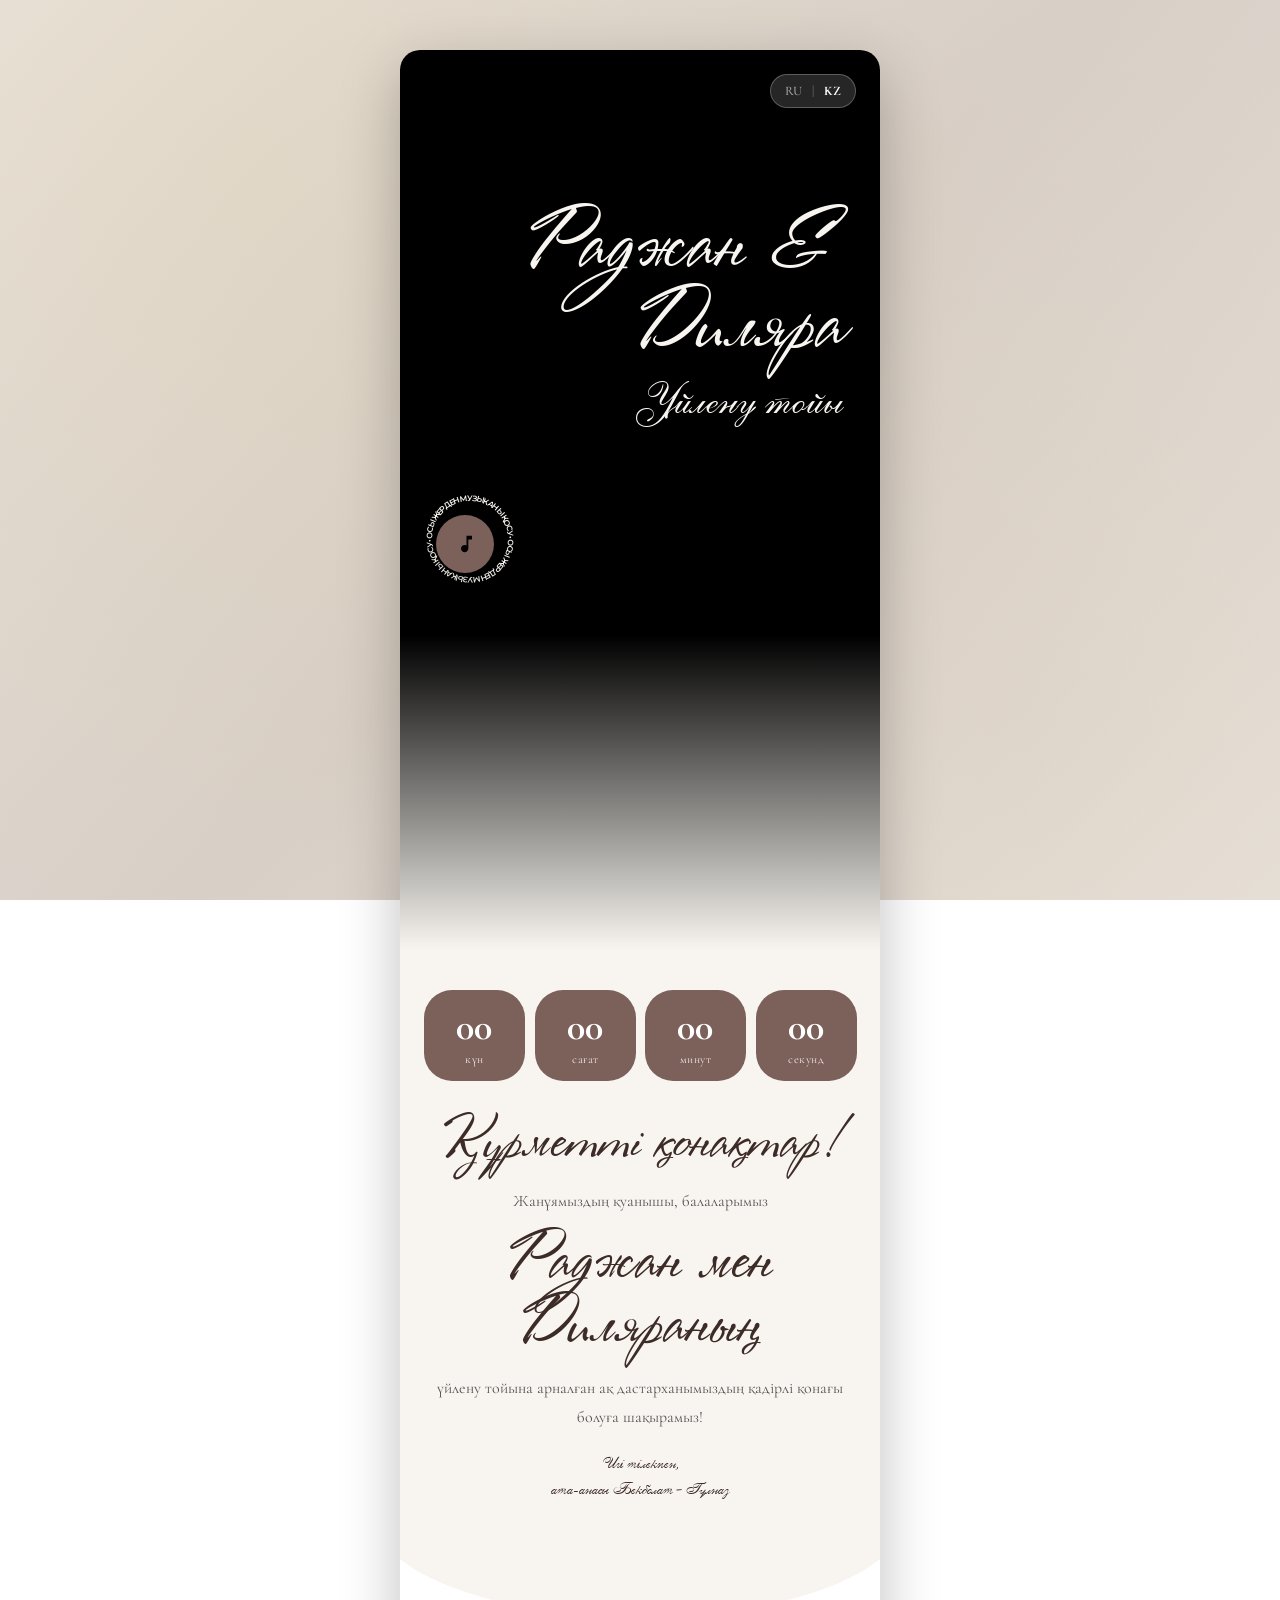
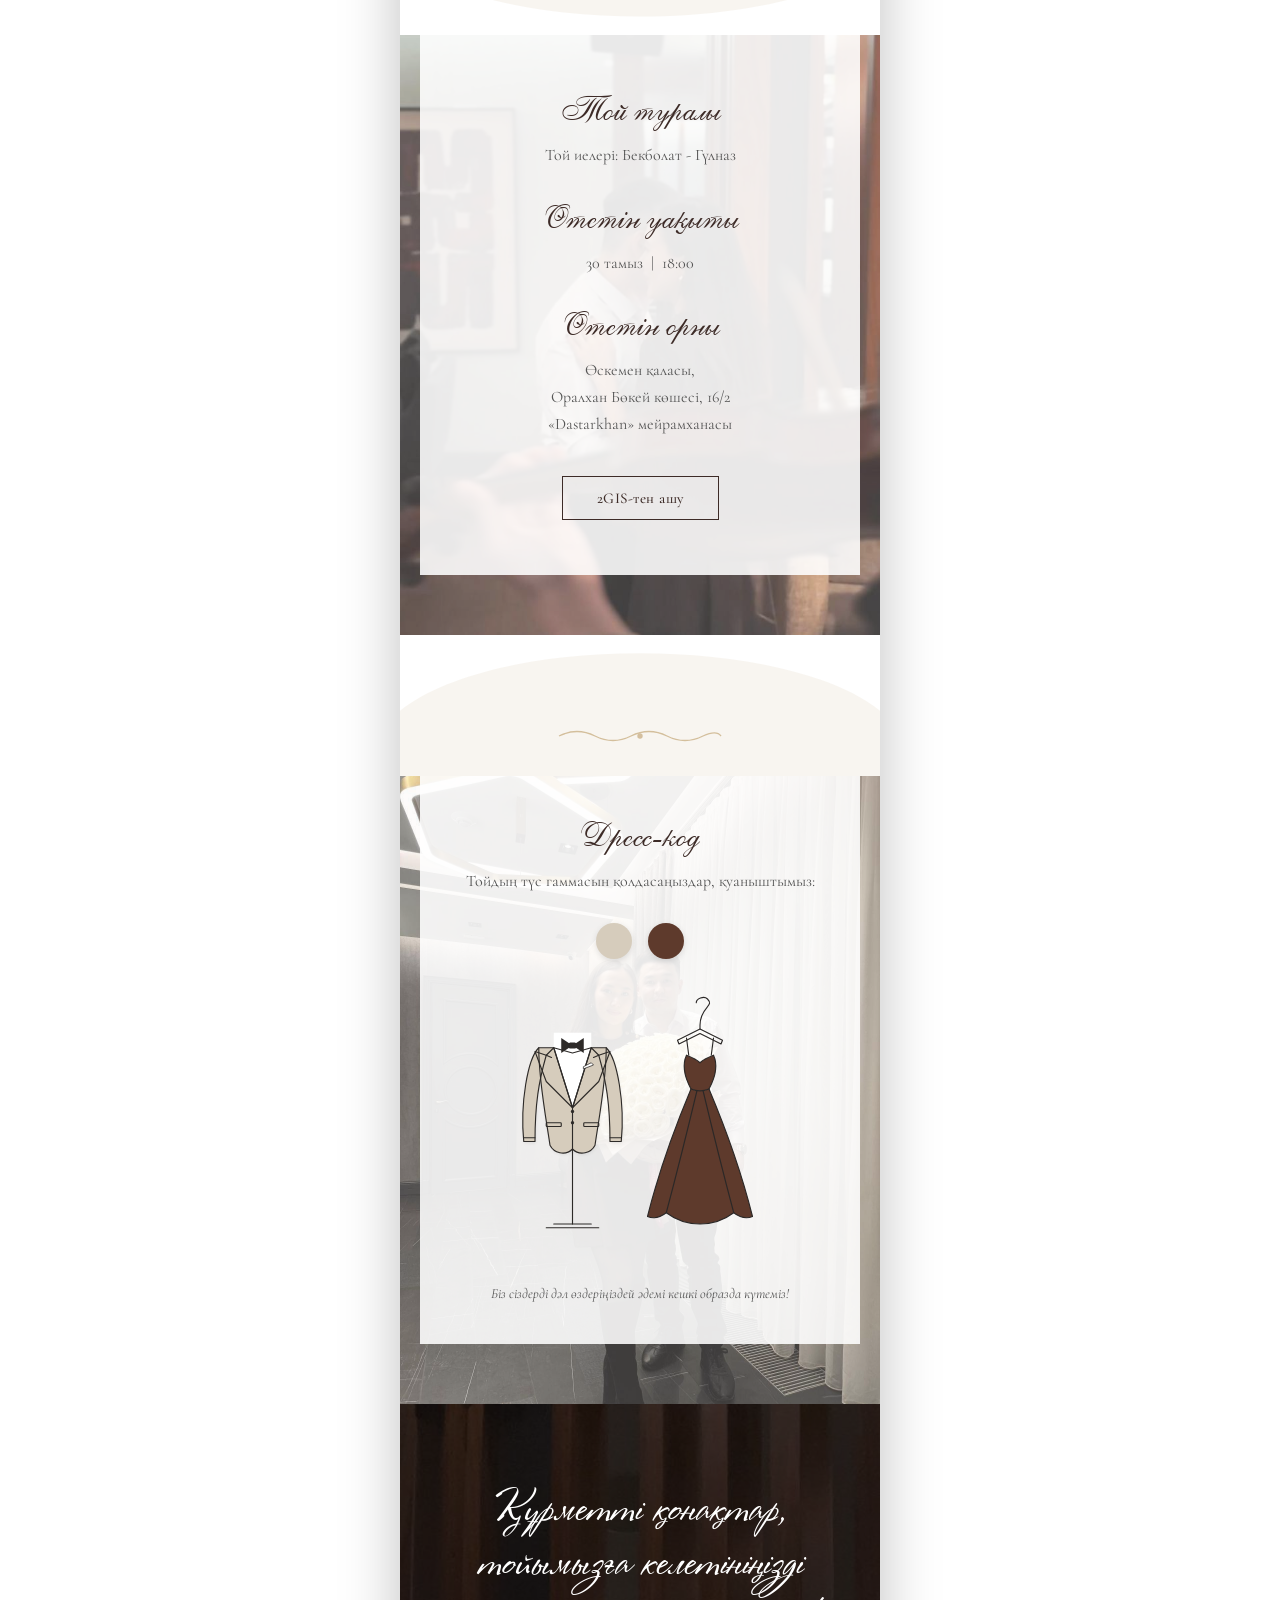
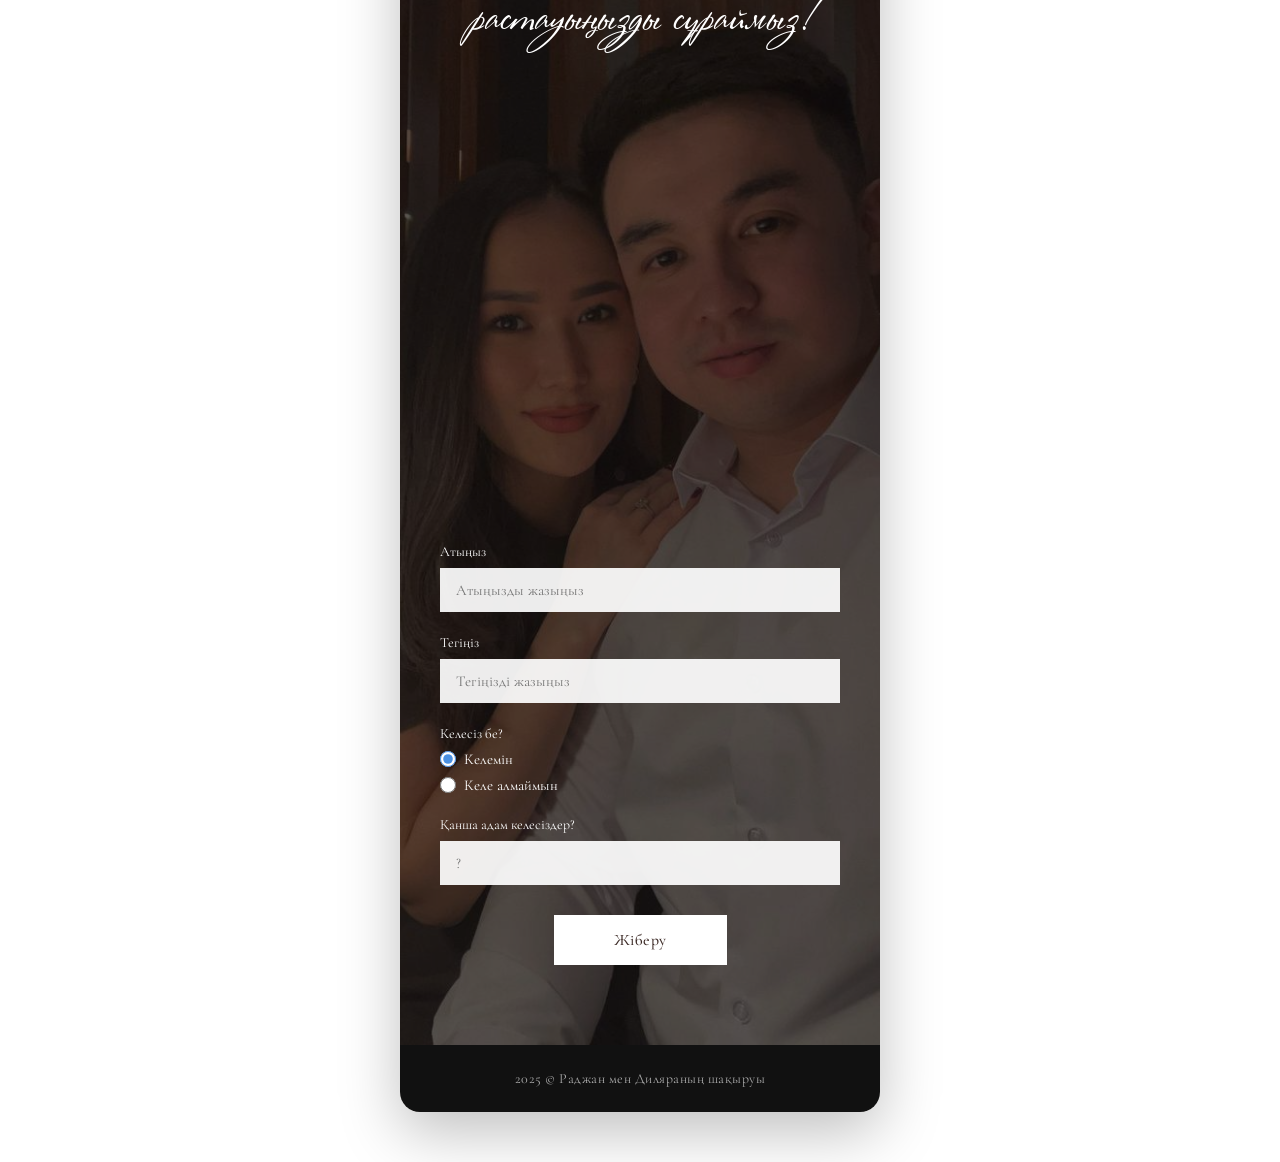
==== commit 09e5c639: "Add files via upload" ====
--- a/index_kz.html
+++ b/index_kz.html
@@ -19,7 +19,7 @@
     <link rel="preconnect" href="https://fonts.googleapis.com">
     <link rel="preconnect" href="https://fonts.gstatic.com" crossorigin>
     <link
-        href="https://fonts.googleapis.com/css2?family=Great+Vibes&family=Marck+Script&family=Playfair+Display:ital,wght@0,400;0,600;1,400&family=Montserrat:wght@300;400;500;600&display=swap"
+        href="https://fonts.googleapis.com/css2?family=Cormorant+Garamond:ital,wght@0,400;0,500;0,600;0,700;1,400&family=Great+Vibes&family=Marck+Script&family=Playfair+Display:ital,wght@0,400;0,600;1,400&family=Montserrat:wght@300;400;500;600&display=swap"
         rel="stylesheet">
 
     <link rel="stylesheet" href="style.css">
--- a/style.css
+++ b/style.css
@@ -43,7 +43,7 @@
     --font-script: 'KZ Rosa Marena', 'Great Vibes', cursive;
     --font-script2: 'AsylbekM02Shelley', 'Marck Script', cursive;
     --font-serif: 'Playfair Display', serif;
-    --font-sans: 'KZ Cavaler', 'Montserrat', sans-serif;
+    --font-sans: 'Cormorant Garamond', serif;
 }
 
 /* ============================
@@ -69,7 +69,8 @@
     min-height: 100vh;
     box-shadow: 0 0 40px rgba(0, 0, 0, 0.18);
     position: relative;
-    overflow: hidden;
+    overflow-x: hidden;
+    overflow-y: auto;
 }
 
 .hidden {
@@ -150,6 +151,12 @@
 .hero-video::-webkit-media-controls {
     display: none !important;
 }
+.hero-video::-webkit-media-controls-start-playback-button {
+    display: none !important;
+}
+.hero-video::-webkit-media-controls-overlay-play-button {
+    display: none !important;
+}
 
 /* Лёгкий светлый градиент снизу, как на оригинале */
 .hero::after {
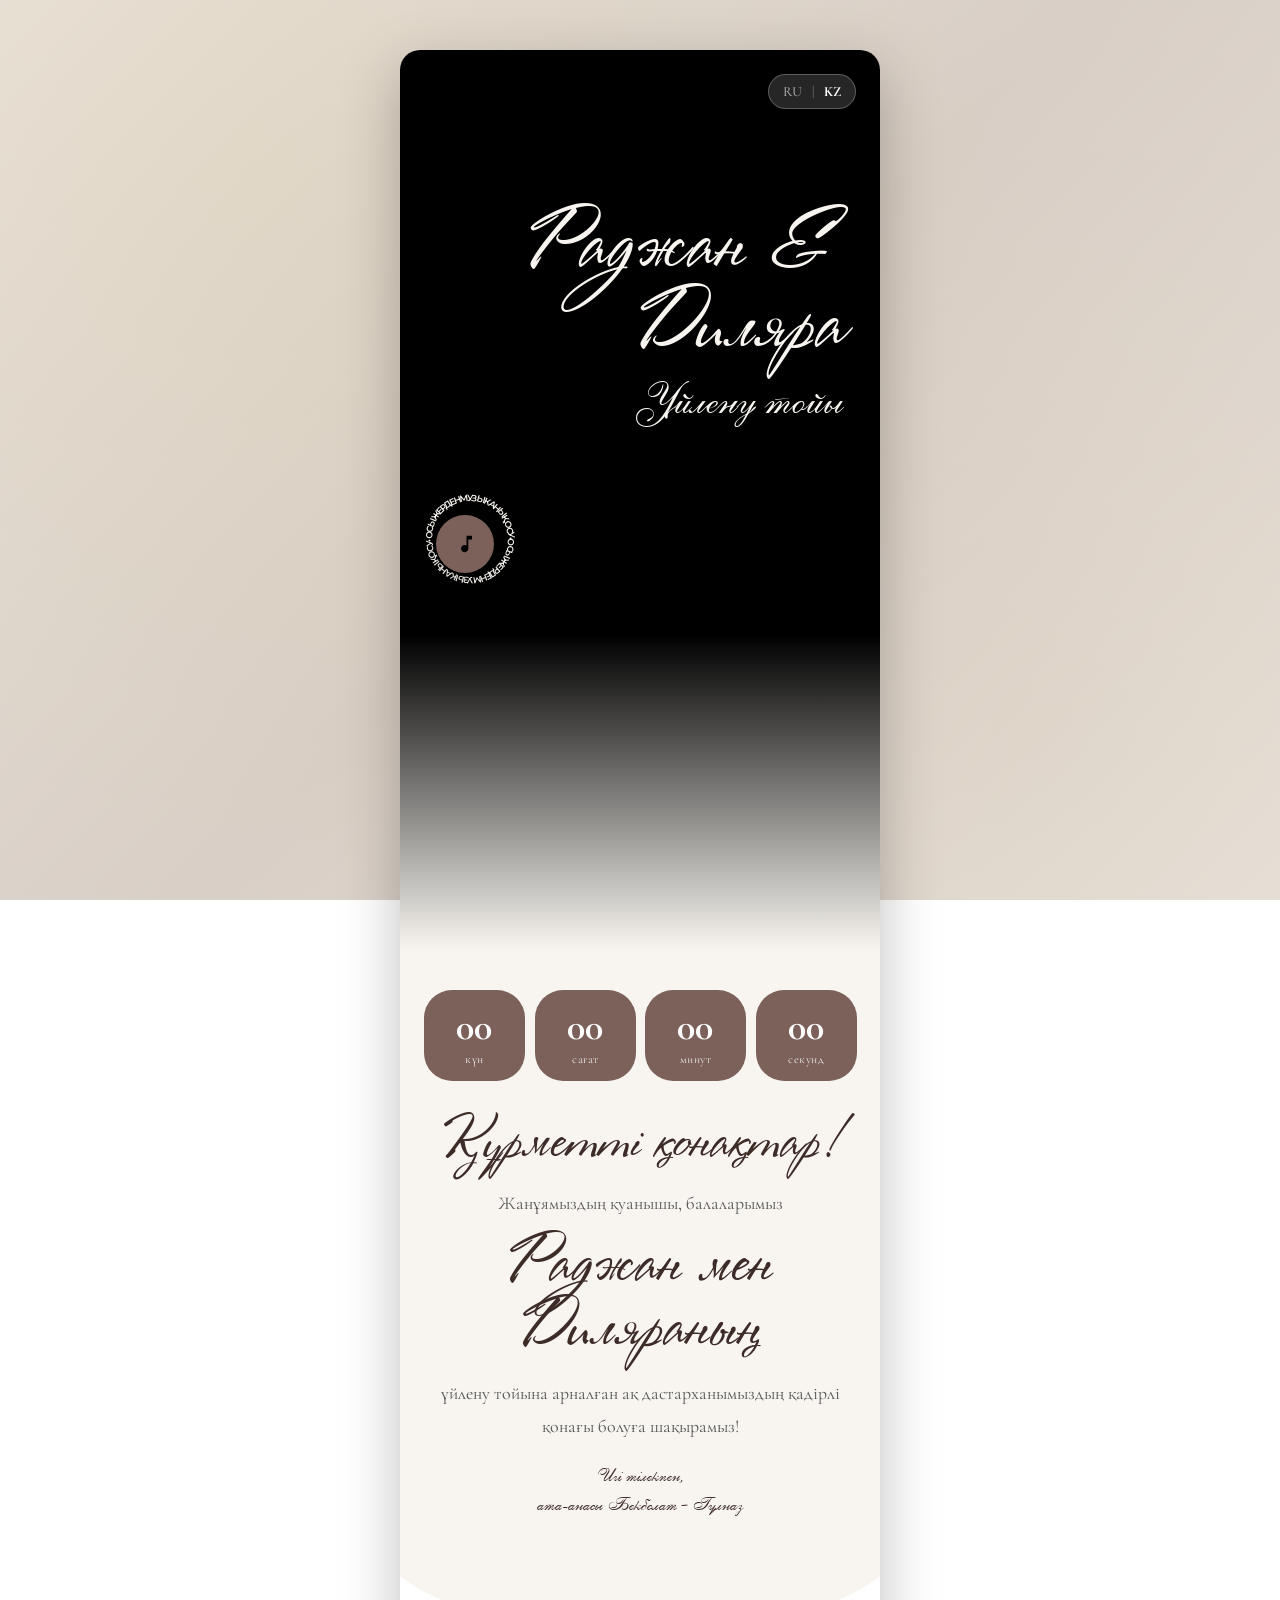
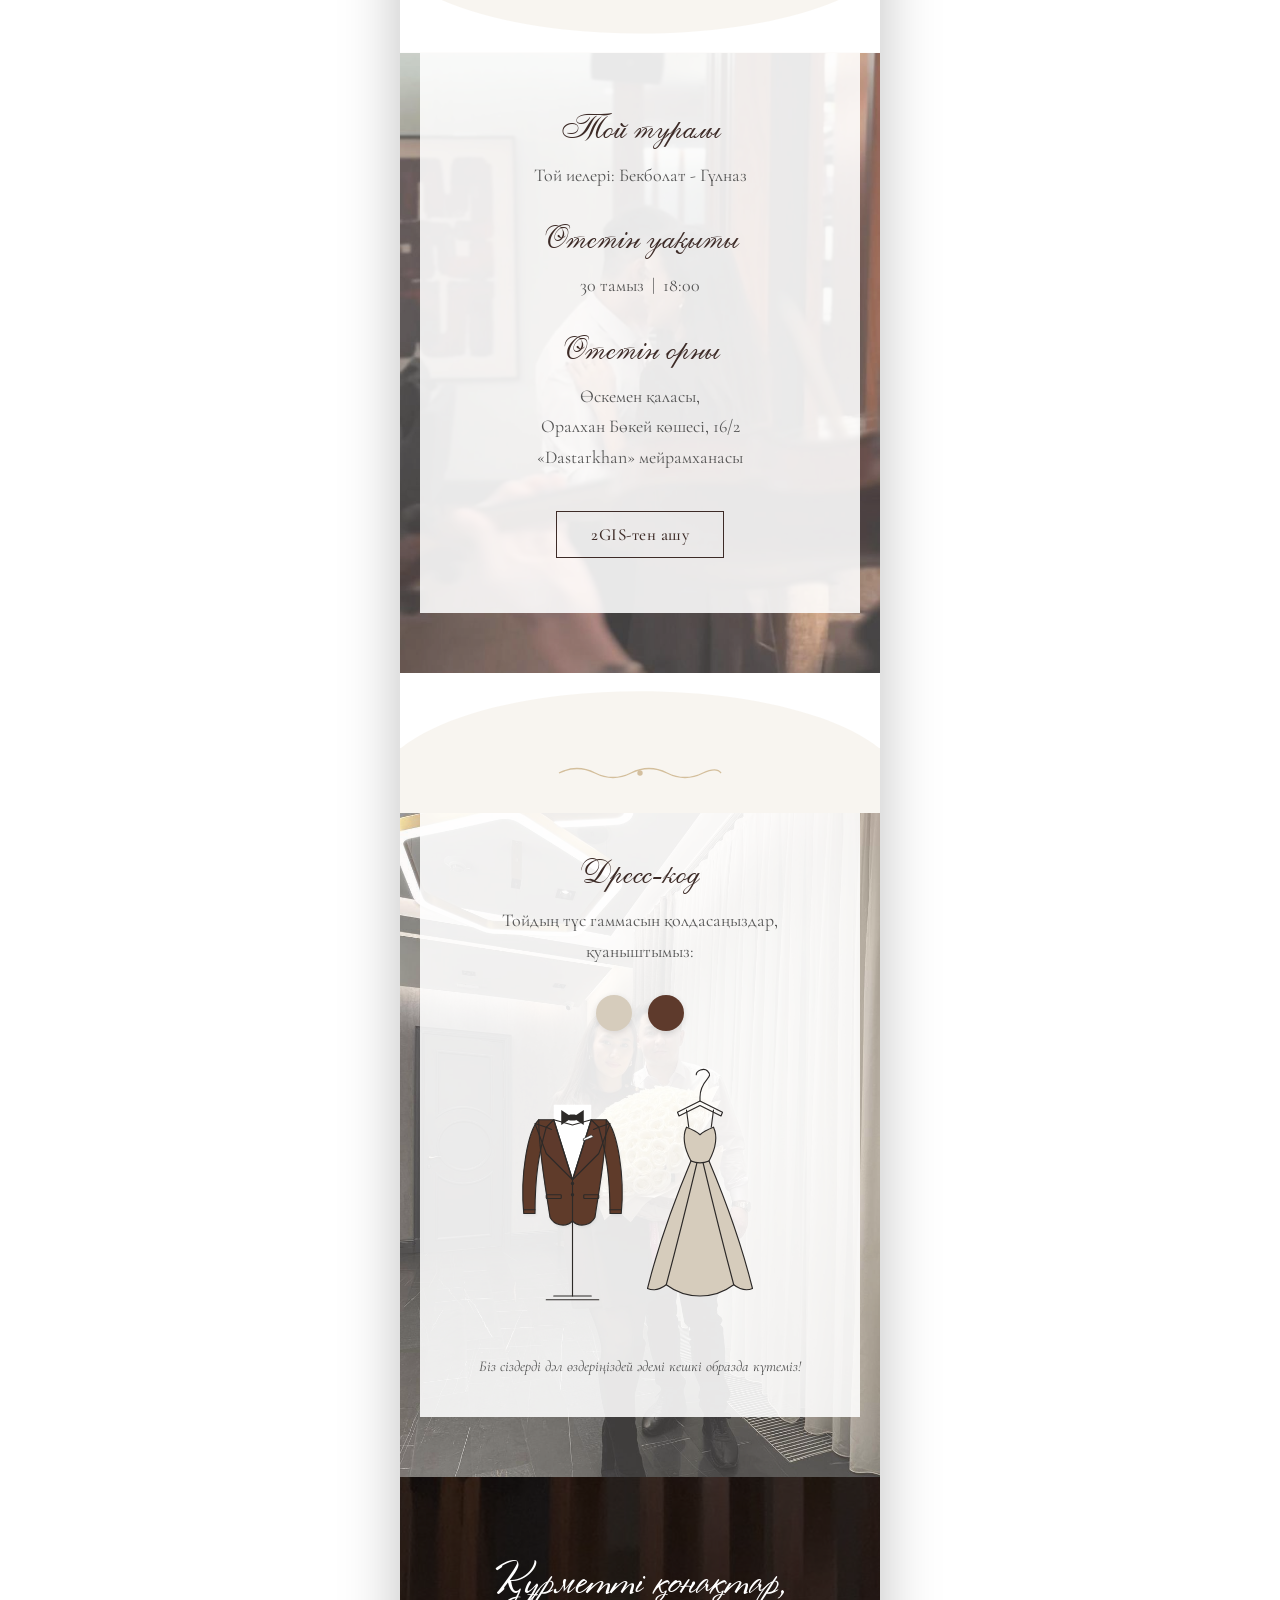
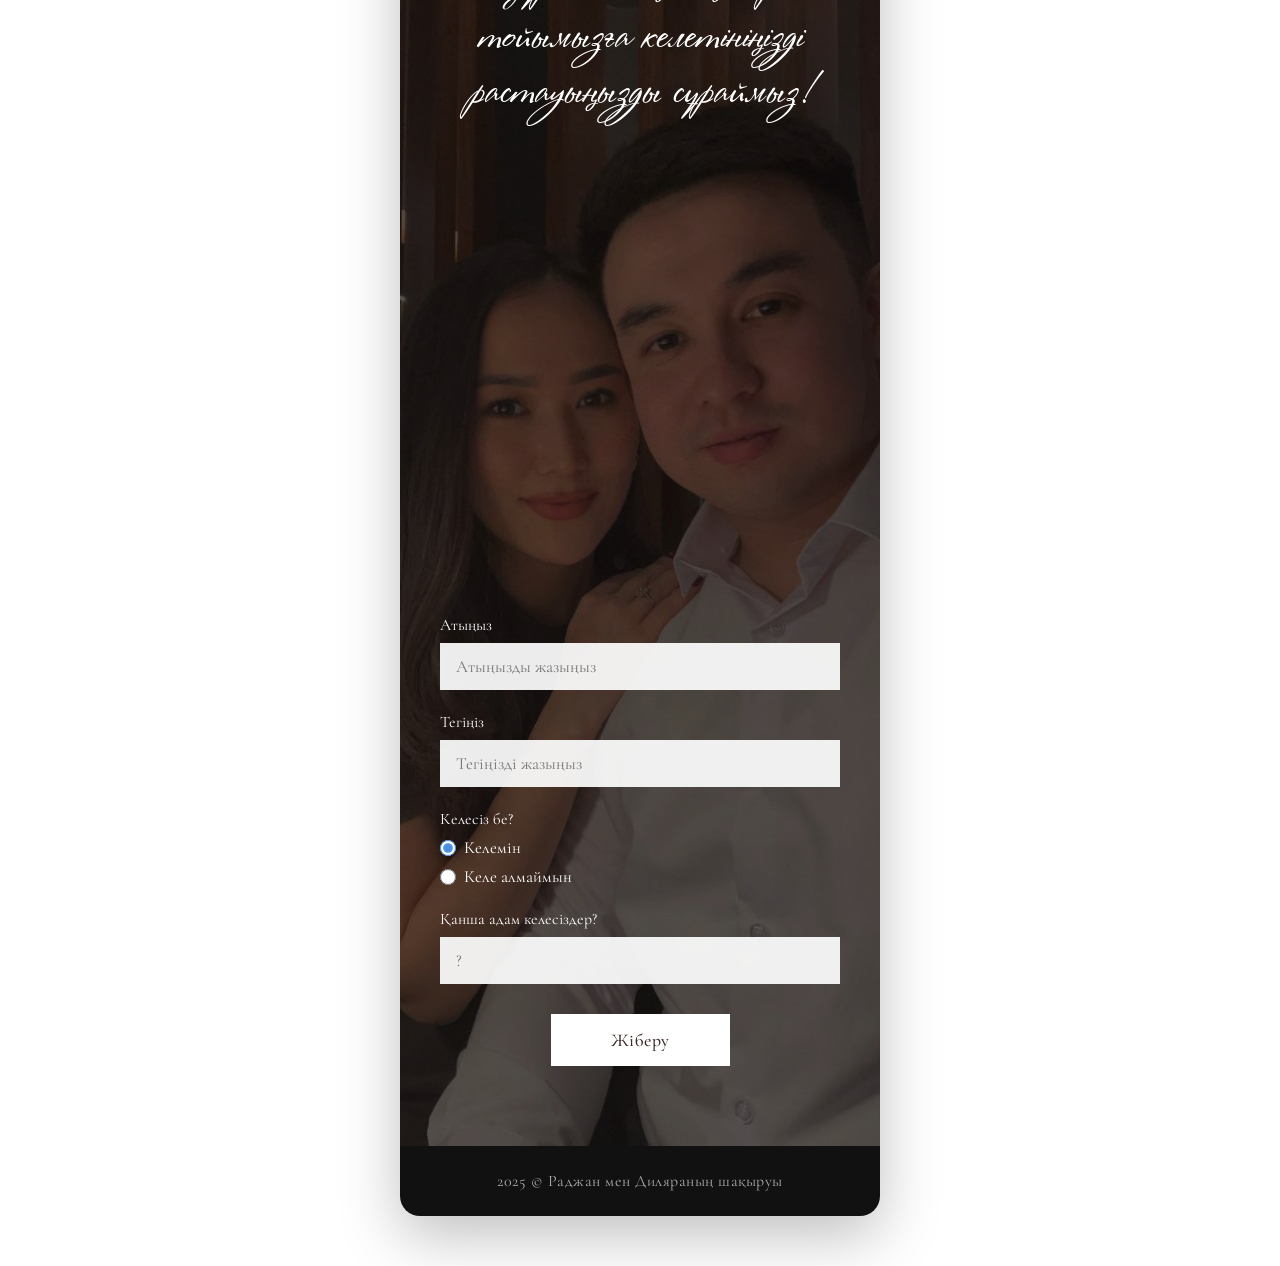
==== commit 13e2ce79: "Add files via upload" ====
--- a/index_kz.html
+++ b/index_kz.html
@@ -51,7 +51,7 @@
                             <defs>
                                 <path id="cp" d="M60,60 m-38,0 a38,38 0 1,1 76,0 a38,38 0 1,1 -76,0"></path>
                             </defs>
-                            <text font-size="8" font-family="Montserrat,sans-serif" font-weight="600" fill="#f8f5f0">
+                            <text font-size="9" font-family="Montserrat,sans-serif" font-weight="600" fill="#f8f5f0">
                                 <textPath href="#cp" startOffset="0" textLength="238.5" lengthAdjust="spacing">ОСЫ
                                     ЖЕРДЕН МУЗЫКАНЫ ҚОСУ • ОСЫ ЖЕРДЕН МУЗЫКАНЫ ҚОСУ • </textPath>
                             </text>
--- a/style.css
+++ b/style.css
@@ -94,7 +94,7 @@
     padding: 8px 14px;
     border-radius: 20px;
     font-family: var(--font-sans);
-    font-size: 13px;
+    font-size: 14px;
     font-weight: 500;
     color: #fff;
     border: 1px solid rgba(255, 255, 255, 0.25);
@@ -307,7 +307,7 @@
 
 .timer-item span {
     font-family: var(--font-sans);
-    font-size: 30px;
+    font-size: 32px;
     font-weight: 700;
     color: var(--white);
     display: block;
@@ -315,7 +315,7 @@
 }
 
 .timer-item p {
-    font-size: 11px;
+    font-size: 13px;
     color: rgba(255, 255, 255, 0.85);
     margin-top: 6px;
     text-transform: lowercase;
@@ -325,7 +325,7 @@
 /* Текст приглашения */
 .invitation-text {
     padding: 0 8px 40px;
-    font-size: 15px;
+    font-size: 17px;
     color: var(--body-text);
     line-height: 1.8;
 }
@@ -421,7 +421,7 @@
 }
 
 .detail-line {
-    font-size: 15px;
+    font-size: 17px;
     color: var(--body-text);
     line-height: 1.7;
     margin-bottom: 28px;
@@ -436,7 +436,7 @@
     color: var(--dark-text);
     text-decoration: none;
     font-family: var(--font-sans);
-    font-size: 14px;
+    font-size: 16px;
     font-weight: 500;
     letter-spacing: 0.5px;
     background: transparent;
@@ -495,7 +495,7 @@
 .field-group>label:not(.radio-row) {
     display: block;
     color: var(--white);
-    font-size: 14px;
+    font-size: 16px;
     font-weight: 400;
     margin-bottom: 8px;
     font-family: var(--font-sans);
@@ -507,7 +507,7 @@
     padding: 13px 16px;
     background: rgba(255, 255, 255, 0.92);
     border: none;
-    font-size: 15px;
+    font-size: 17px;
     font-family: var(--font-sans);
     color: #333;
     outline: none;
@@ -524,7 +524,7 @@
     align-items: center;
     gap: 8px;
     color: var(--white);
-    font-size: 15px;
+    font-size: 17px;
     margin-bottom: 8px;
     cursor: pointer;
 }
@@ -554,7 +554,7 @@
     border: none;
     padding: 13px 50px;
     font-family: var(--font-sans);
-    font-size: 15px;
+    font-size: 17px;
     font-weight: 500;
     cursor: pointer;
     transition: background 0.2s;
@@ -582,7 +582,7 @@
     text-align: center;
     padding: 20px;
     font-family: var(--font-sans);
-    font-size: 13px;
+    font-size: 15px;
     letter-spacing: 0.5px;
 }
 
@@ -907,7 +907,7 @@
     }
 
     .detail-line {
-        font-size: 16px;
+        font-size: 18px;
     }
 }
 
@@ -1043,7 +1043,7 @@
     }
 
     .invitation-text p {
-        font-size: 16px;
+        font-size: 18px;
     }
 
     /* Секция деталей */
@@ -1056,12 +1056,12 @@
     }
 
     .detail-line {
-        font-size: 16px;
+        font-size: 18px;
     }
 
     .btn-map {
         padding: 12px 34px;
-        font-size: 15px;
+        font-size: 17px;
     }
 
     /* RSVP */
@@ -1075,12 +1075,12 @@
 
     .btn-submit {
         padding: 15px 60px;
-        font-size: 16px;
+        font-size: 18px;
     }
 
     /* Футер */
     .site-footer {
-        font-size: 14px;
+        font-size: 16px;
         padding: 25px;
     }
 }
@@ -1163,7 +1163,7 @@
 }
 
 .dress-note {
-    font-size: 14px;
+    font-size: 15px;
     color: var(--body-text);
     margin-top: 15px;
     font-style: italic;
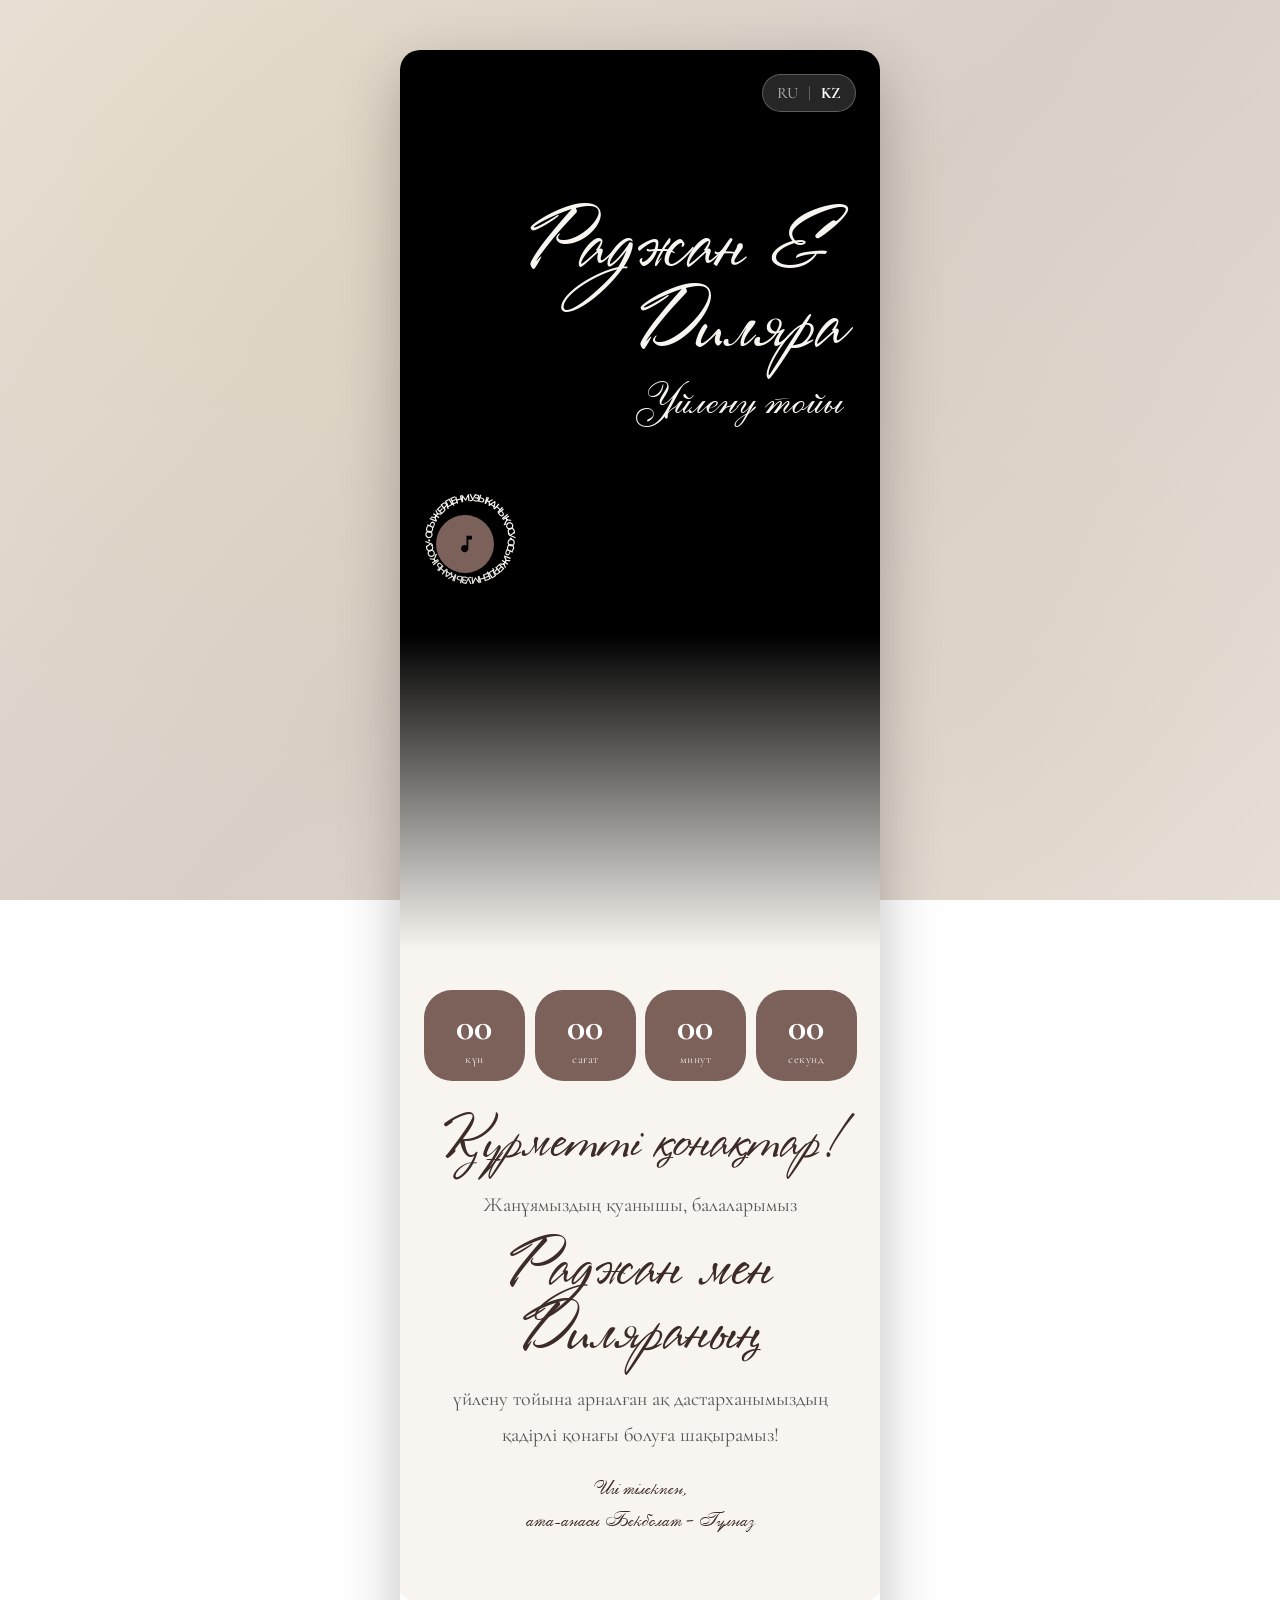
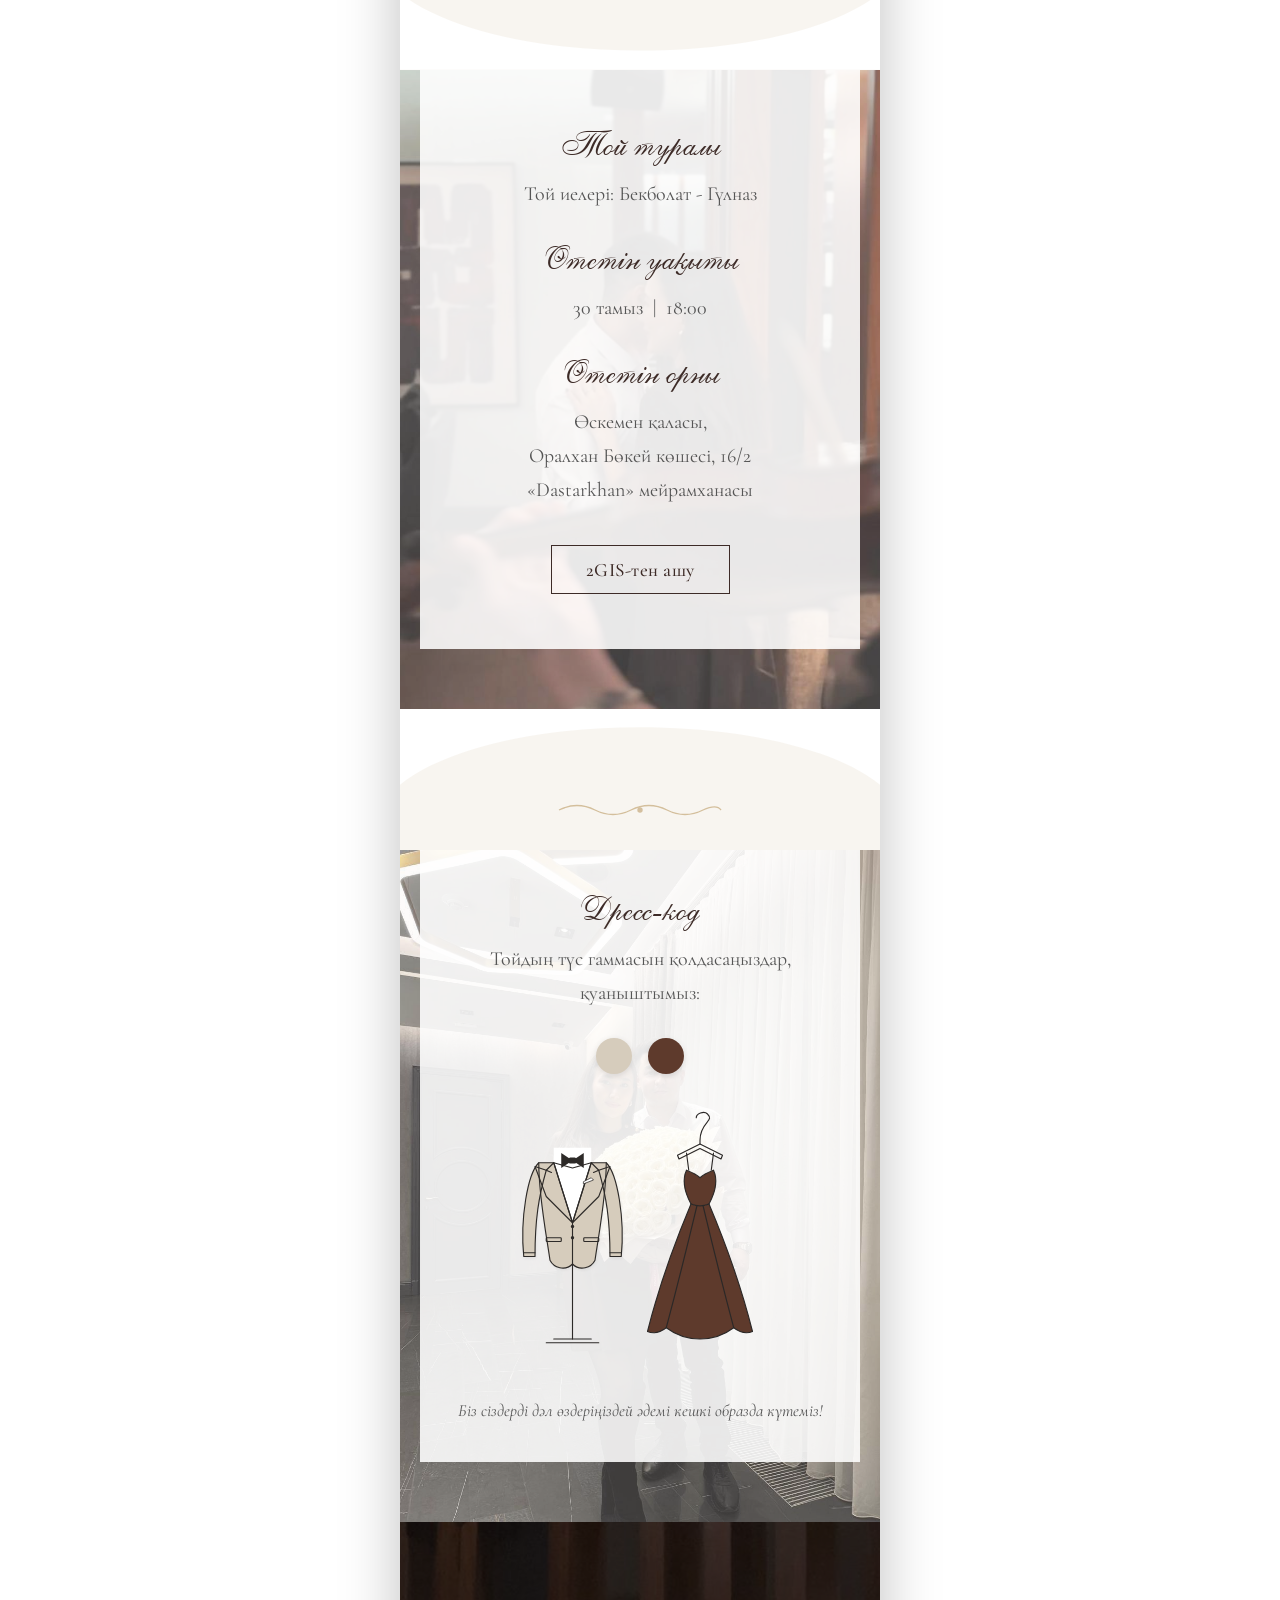
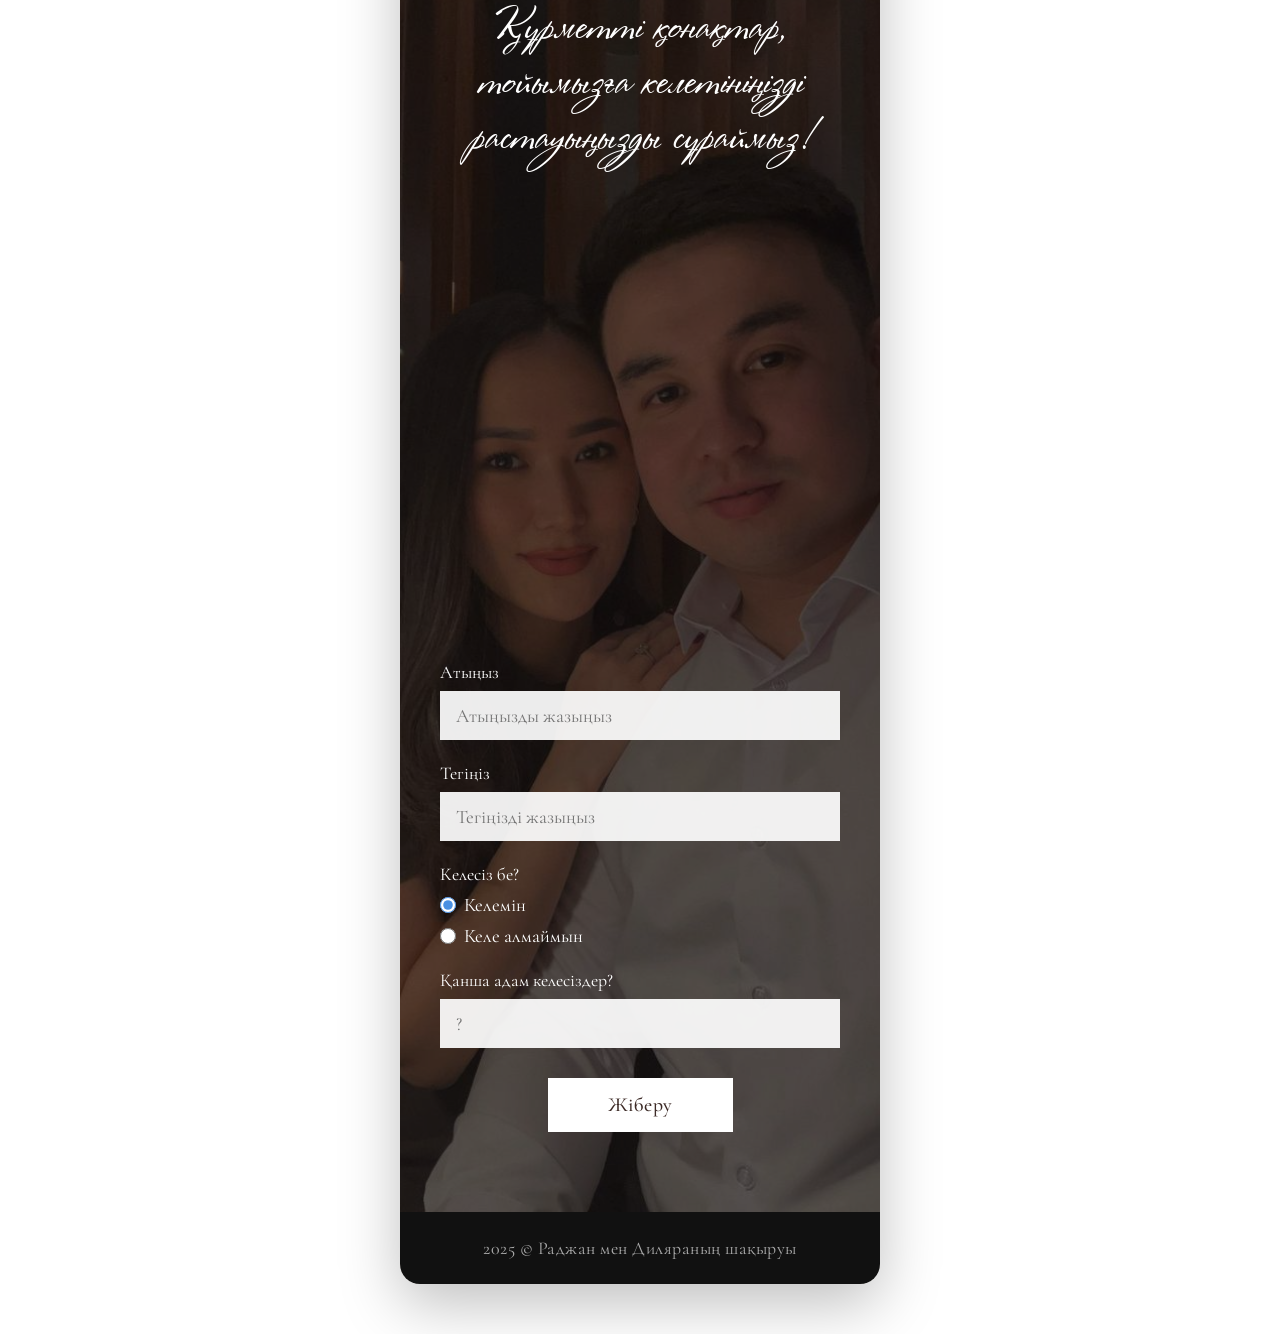
==== commit b8f411fc: "Add files via upload" ====
--- a/index_kz.html
+++ b/index_kz.html
@@ -51,7 +51,7 @@
                             <defs>
                                 <path id="cp" d="M60,60 m-38,0 a38,38 0 1,1 76,0 a38,38 0 1,1 -76,0"></path>
                             </defs>
-                            <text font-size="9" font-family="Montserrat,sans-serif" font-weight="600" fill="#f8f5f0">
+                            <text font-size="10" font-family="Montserrat,sans-serif" font-weight="600" fill="#f8f5f0">
                                 <textPath href="#cp" startOffset="0" textLength="238.5" lengthAdjust="spacing">ОСЫ
                                     ЖЕРДЕН МУЗЫКАНЫ ҚОСУ • ОСЫ ЖЕРДЕН МУЗЫКАНЫ ҚОСУ • </textPath>
                             </text>
--- a/style.css
+++ b/style.css
@@ -94,7 +94,7 @@
     padding: 8px 14px;
     border-radius: 20px;
     font-family: var(--font-sans);
-    font-size: 14px;
+    font-size: 16px;
     font-weight: 500;
     color: #fff;
     border: 1px solid rgba(255, 255, 255, 0.25);
@@ -307,7 +307,7 @@
 
 .timer-item span {
     font-family: var(--font-sans);
-    font-size: 32px;
+    font-size: 36px;
     font-weight: 700;
     color: var(--white);
     display: block;
@@ -315,7 +315,7 @@
 }
 
 .timer-item p {
-    font-size: 13px;
+    font-size: 15px;
     color: rgba(255, 255, 255, 0.85);
     margin-top: 6px;
     text-transform: lowercase;
@@ -325,7 +325,7 @@
 /* Текст приглашения */
 .invitation-text {
     padding: 0 8px 40px;
-    font-size: 17px;
+    font-size: 19px;
     color: var(--body-text);
     line-height: 1.8;
 }
@@ -421,7 +421,7 @@
 }
 
 .detail-line {
-    font-size: 17px;
+    font-size: 19px;
     color: var(--body-text);
     line-height: 1.7;
     margin-bottom: 28px;
@@ -436,7 +436,7 @@
     color: var(--dark-text);
     text-decoration: none;
     font-family: var(--font-sans);
-    font-size: 16px;
+    font-size: 18px;
     font-weight: 500;
     letter-spacing: 0.5px;
     background: transparent;
@@ -495,7 +495,7 @@
 .field-group>label:not(.radio-row) {
     display: block;
     color: var(--white);
-    font-size: 16px;
+    font-size: 18px;
     font-weight: 400;
     margin-bottom: 8px;
     font-family: var(--font-sans);
@@ -507,7 +507,7 @@
     padding: 13px 16px;
     background: rgba(255, 255, 255, 0.92);
     border: none;
-    font-size: 17px;
+    font-size: 19px;
     font-family: var(--font-sans);
     color: #333;
     outline: none;
@@ -524,7 +524,7 @@
     align-items: center;
     gap: 8px;
     color: var(--white);
-    font-size: 17px;
+    font-size: 19px;
     margin-bottom: 8px;
     cursor: pointer;
 }
@@ -554,7 +554,7 @@
     border: none;
     padding: 13px 50px;
     font-family: var(--font-sans);
-    font-size: 17px;
+    font-size: 19px;
     font-weight: 500;
     cursor: pointer;
     transition: background 0.2s;
@@ -582,7 +582,7 @@
     text-align: center;
     padding: 20px;
     font-family: var(--font-sans);
-    font-size: 15px;
+    font-size: 16px;
     letter-spacing: 0.5px;
 }
 
@@ -907,7 +907,7 @@
     }
 
     .detail-line {
-        font-size: 18px;
+        font-size: 20px;
     }
 }
 
@@ -1043,7 +1043,7 @@
     }
 
     .invitation-text p {
-        font-size: 18px;
+        font-size: 20px;
     }
 
     /* Секция деталей */
@@ -1056,12 +1056,12 @@
     }
 
     .detail-line {
-        font-size: 18px;
+        font-size: 20px;
     }
 
     .btn-map {
         padding: 12px 34px;
-        font-size: 17px;
+        font-size: 19px;
     }
 
     /* RSVP */
@@ -1075,12 +1075,12 @@
 
     .btn-submit {
         padding: 15px 60px;
-        font-size: 18px;
+        font-size: 20px;
     }
 
     /* Футер */
     .site-footer {
-        font-size: 16px;
+        font-size: 18px;
         padding: 25px;
     }
 }
@@ -1163,7 +1163,7 @@
 }
 
 .dress-note {
-    font-size: 15px;
+    font-size: 17px;
     color: var(--body-text);
     margin-top: 15px;
     font-style: italic;
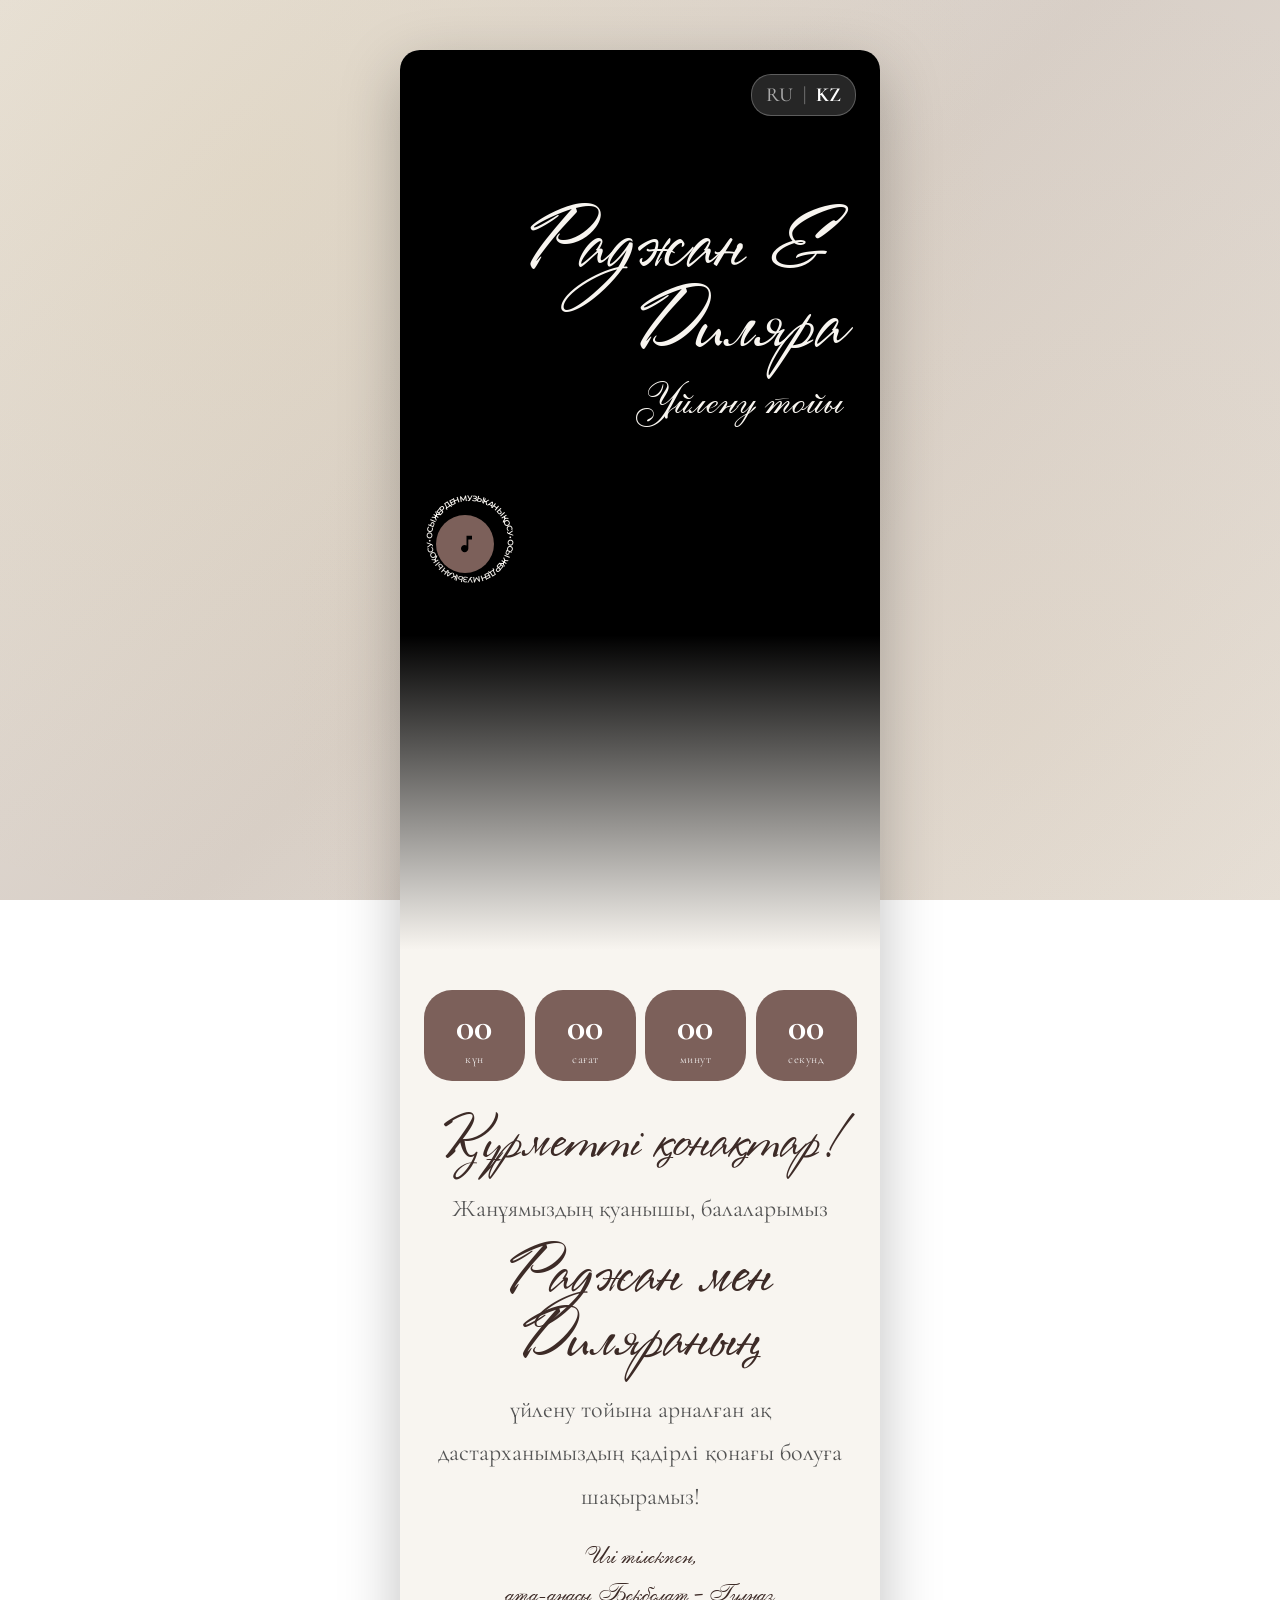
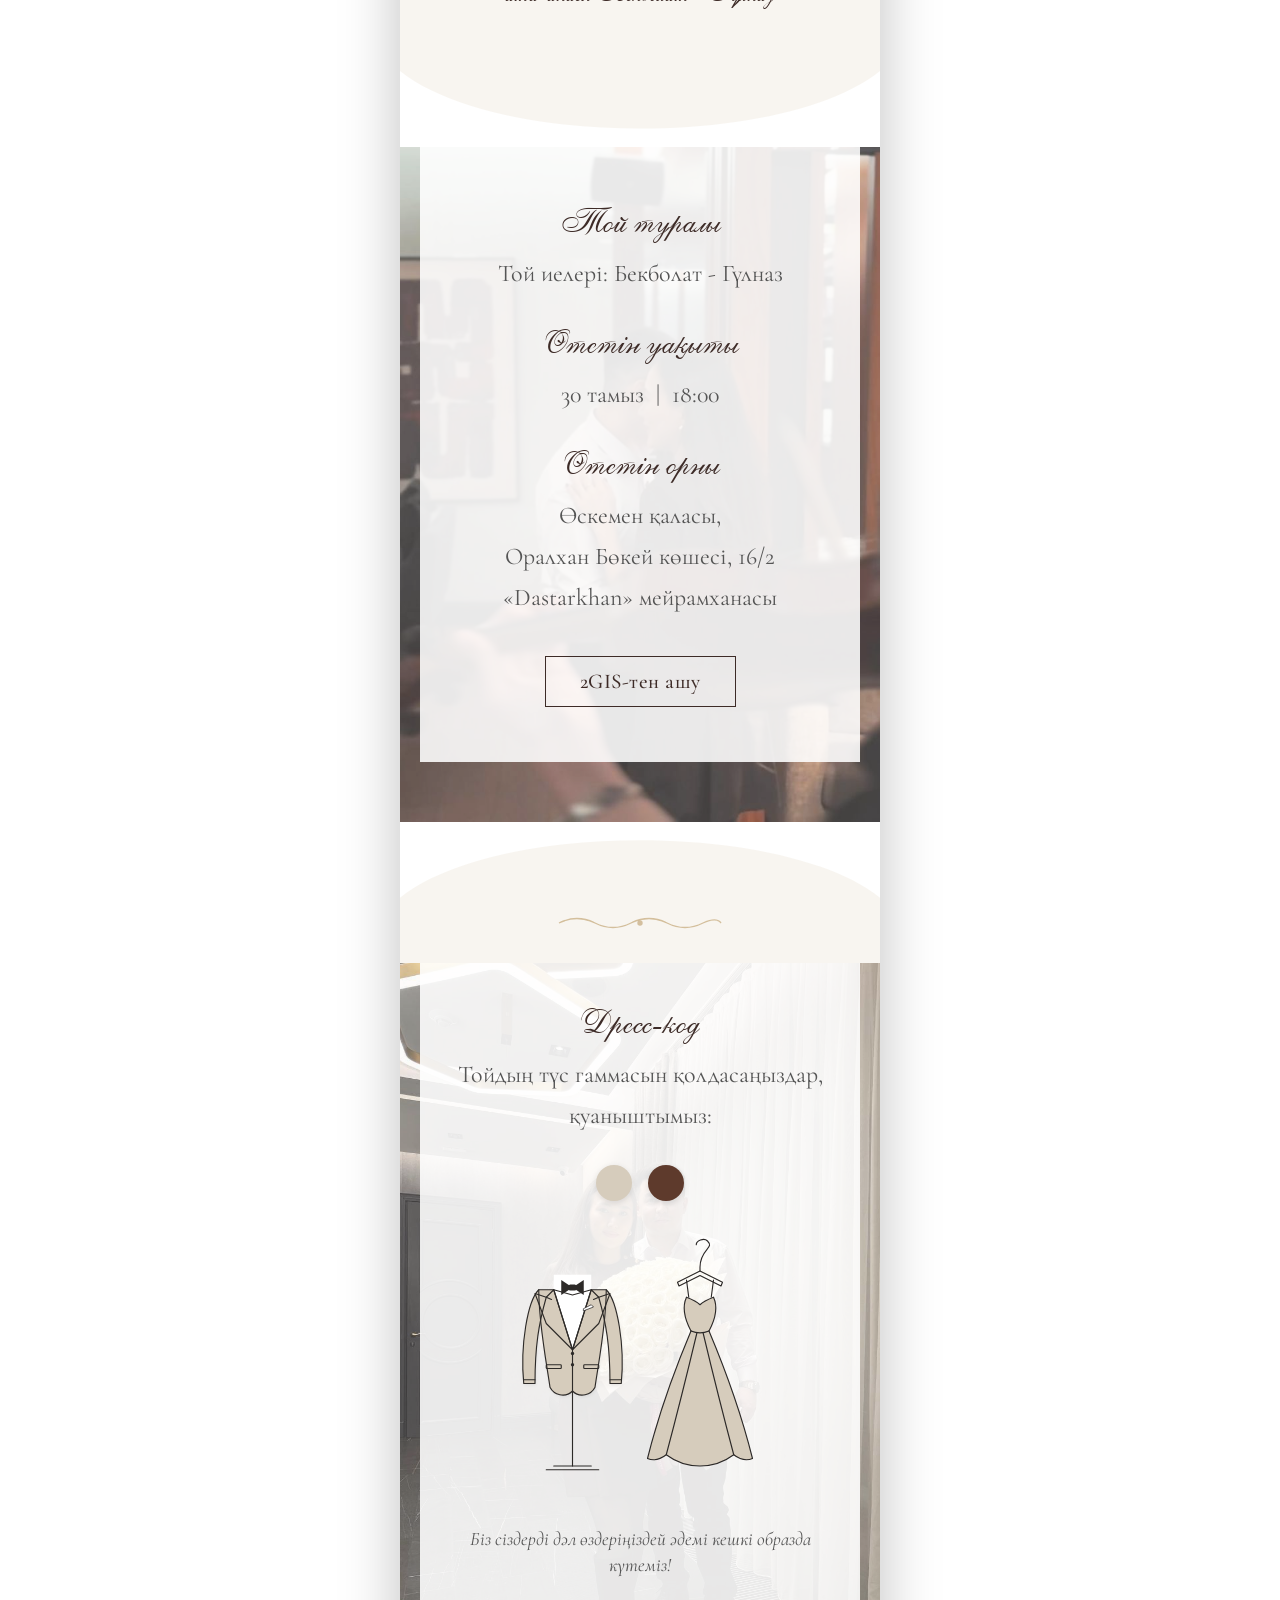
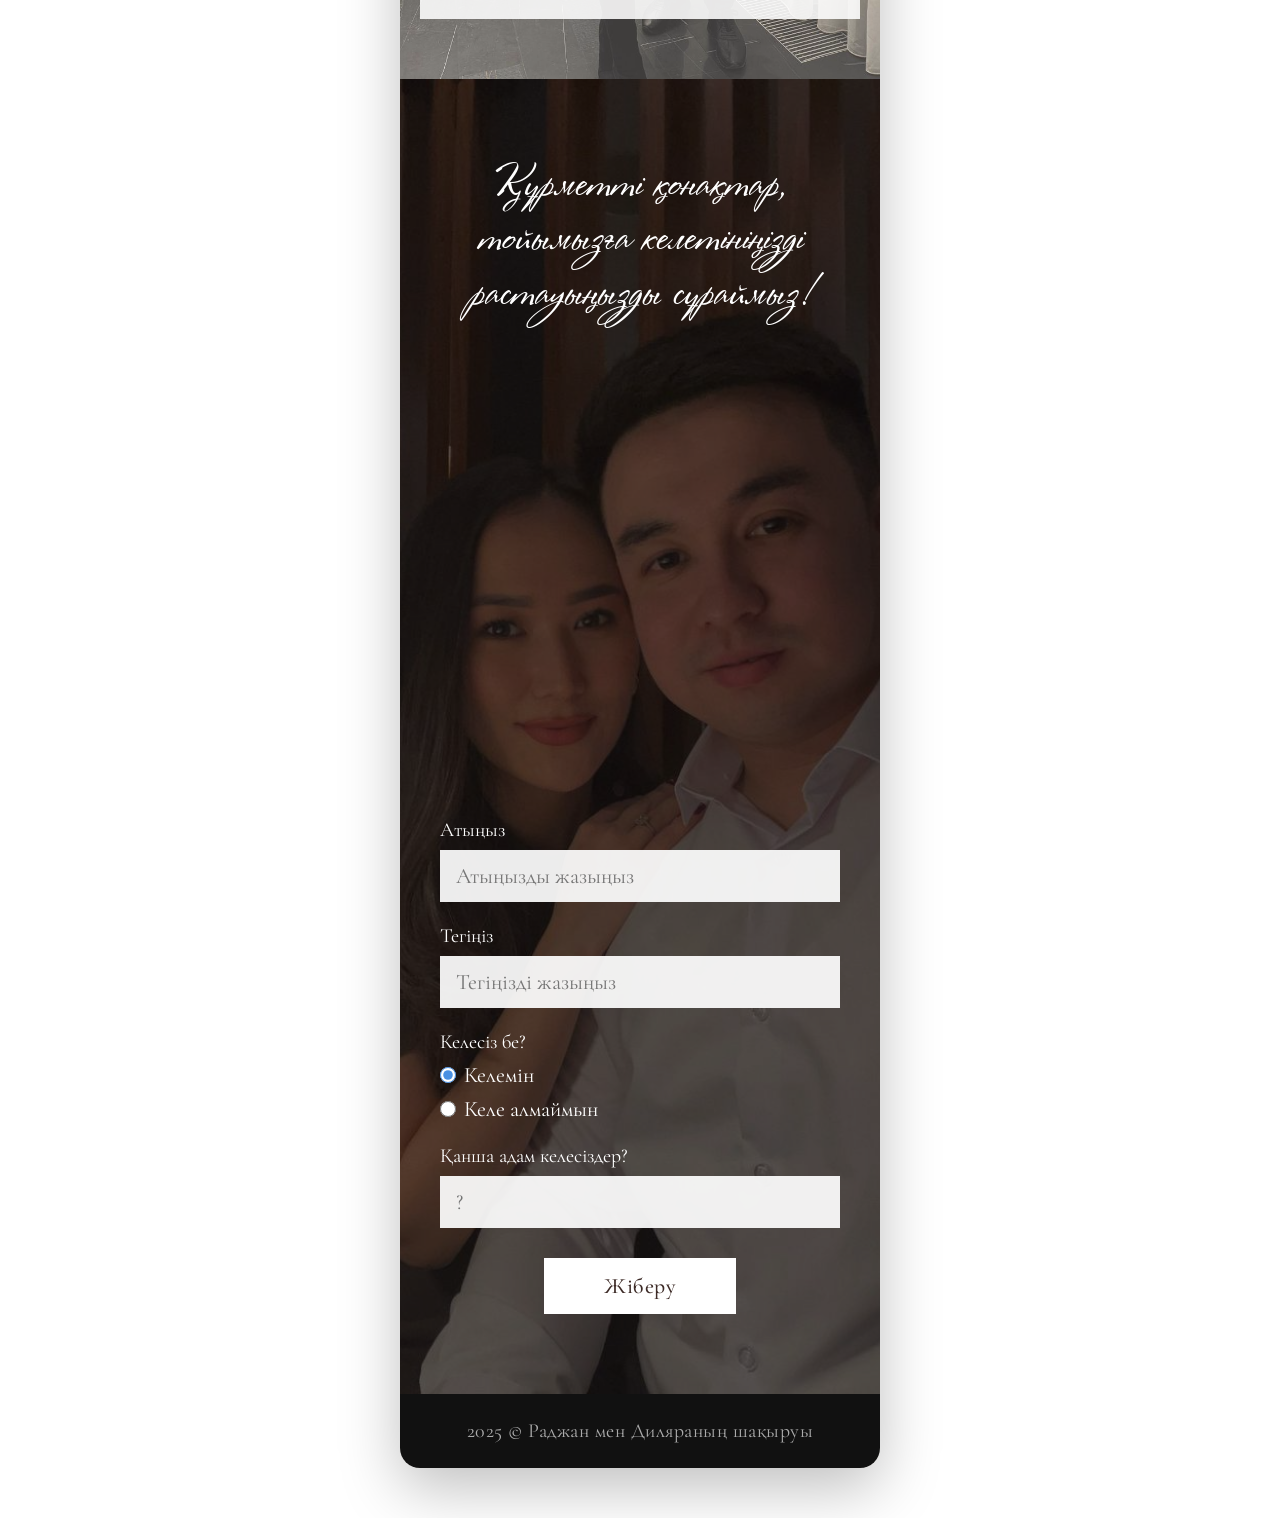
==== commit e29d9d19: "Add files via upload" ====
--- a/index_kz.html
+++ b/index_kz.html
@@ -51,7 +51,7 @@
                             <defs>
                                 <path id="cp" d="M60,60 m-38,0 a38,38 0 1,1 76,0 a38,38 0 1,1 -76,0"></path>
                             </defs>
-                            <text font-size="10" font-family="Montserrat,sans-serif" font-weight="600" fill="#f8f5f0">
+                            <text font-size="8" font-family="Montserrat,sans-serif" font-weight="600" fill="#f8f5f0">
                                 <textPath href="#cp" startOffset="0" textLength="238.5" lengthAdjust="spacing">ОСЫ
                                     ЖЕРДЕН МУЗЫКАНЫ ҚОСУ • ОСЫ ЖЕРДЕН МУЗЫКАНЫ ҚОСУ • </textPath>
                             </text>
--- a/style.css
+++ b/style.css
@@ -94,7 +94,7 @@
     padding: 8px 14px;
     border-radius: 20px;
     font-family: var(--font-sans);
-    font-size: 16px;
+    font-size: 20px;
     font-weight: 500;
     color: #fff;
     border: 1px solid rgba(255, 255, 255, 0.25);
@@ -307,7 +307,7 @@
 
 .timer-item span {
     font-family: var(--font-sans);
-    font-size: 36px;
+    font-size: 42px;
     font-weight: 700;
     color: var(--white);
     display: block;
@@ -325,7 +325,7 @@
 /* Текст приглашения */
 .invitation-text {
     padding: 0 8px 40px;
-    font-size: 19px;
+    font-size: 22px;
     color: var(--body-text);
     line-height: 1.8;
 }
@@ -336,7 +336,7 @@
 
 .script-heading {
     font-family: var(--font-script);
-    font-size: 48px;
+    font-size: 54px;
     font-weight: 400;
     color: var(--dark-text);
     margin-bottom: 14px;
@@ -345,7 +345,7 @@
 
 .bride-name-inline {
     font-family: var(--font-script);
-    font-size: 52px;
+    font-size: 60px;
     color: var(--dark-text);
     margin: 8px 0 14px;
     line-height: 1;
@@ -353,7 +353,7 @@
 
 .parents-sig {
     font-family: var(--font-script2);
-    font-size: 22px;
+    font-size: 32px;
     color: var(--dark-text);
     line-height: 1.6;
     margin-top: 20px;
@@ -414,14 +414,14 @@
 
 .serif-heading {
     font-family: var(--font-script2);
-    font-size: 28px;
+    font-size: 34px;
     color: var(--dark-text);
     margin-bottom: 10px;
     font-weight: 400;
 }
 
 .detail-line {
-    font-size: 19px;
+    font-size: 22px;
     color: var(--body-text);
     line-height: 1.7;
     margin-bottom: 28px;
@@ -436,7 +436,7 @@
     color: var(--dark-text);
     text-decoration: none;
     font-family: var(--font-sans);
-    font-size: 18px;
+    font-size: 20px;
     font-weight: 500;
     letter-spacing: 0.5px;
     background: transparent;
@@ -495,7 +495,7 @@
 .field-group>label:not(.radio-row) {
     display: block;
     color: var(--white);
-    font-size: 18px;
+    font-size: 20px;
     font-weight: 400;
     margin-bottom: 8px;
     font-family: var(--font-sans);
@@ -507,7 +507,7 @@
     padding: 13px 16px;
     background: rgba(255, 255, 255, 0.92);
     border: none;
-    font-size: 19px;
+    font-size: 22px;
     font-family: var(--font-sans);
     color: #333;
     outline: none;
@@ -524,7 +524,7 @@
     align-items: center;
     gap: 8px;
     color: var(--white);
-    font-size: 19px;
+    font-size: 22px;
     margin-bottom: 8px;
     cursor: pointer;
 }
@@ -554,7 +554,7 @@
     border: none;
     padding: 13px 50px;
     font-family: var(--font-sans);
-    font-size: 19px;
+    font-size: 22px;
     font-weight: 500;
     cursor: pointer;
     transition: background 0.2s;
@@ -582,7 +582,7 @@
     text-align: center;
     padding: 20px;
     font-family: var(--font-sans);
-    font-size: 16px;
+    font-size: 18px;
     letter-spacing: 0.5px;
 }
 
@@ -907,7 +907,7 @@
     }
 
     .detail-line {
-        font-size: 20px;
+        font-size: 24px;
     }
 }
 
@@ -1043,7 +1043,7 @@
     }
 
     .invitation-text p {
-        font-size: 20px;
+        font-size: 24px;
     }
 
     /* Секция деталей */
@@ -1056,12 +1056,12 @@
     }
 
     .detail-line {
-        font-size: 20px;
+        font-size: 24px;
     }
 
     .btn-map {
         padding: 12px 34px;
-        font-size: 19px;
+        font-size: 21px;
     }
 
     /* RSVP */
@@ -1075,12 +1075,12 @@
 
     .btn-submit {
         padding: 15px 60px;
-        font-size: 20px;
+        font-size: 22px;
     }
 
     /* Футер */
     .site-footer {
-        font-size: 18px;
+        font-size: 20px;
         padding: 25px;
     }
 }
@@ -1163,7 +1163,7 @@
 }
 
 .dress-note {
-    font-size: 17px;
+    font-size: 19px;
     color: var(--body-text);
     margin-top: 15px;
     font-style: italic;
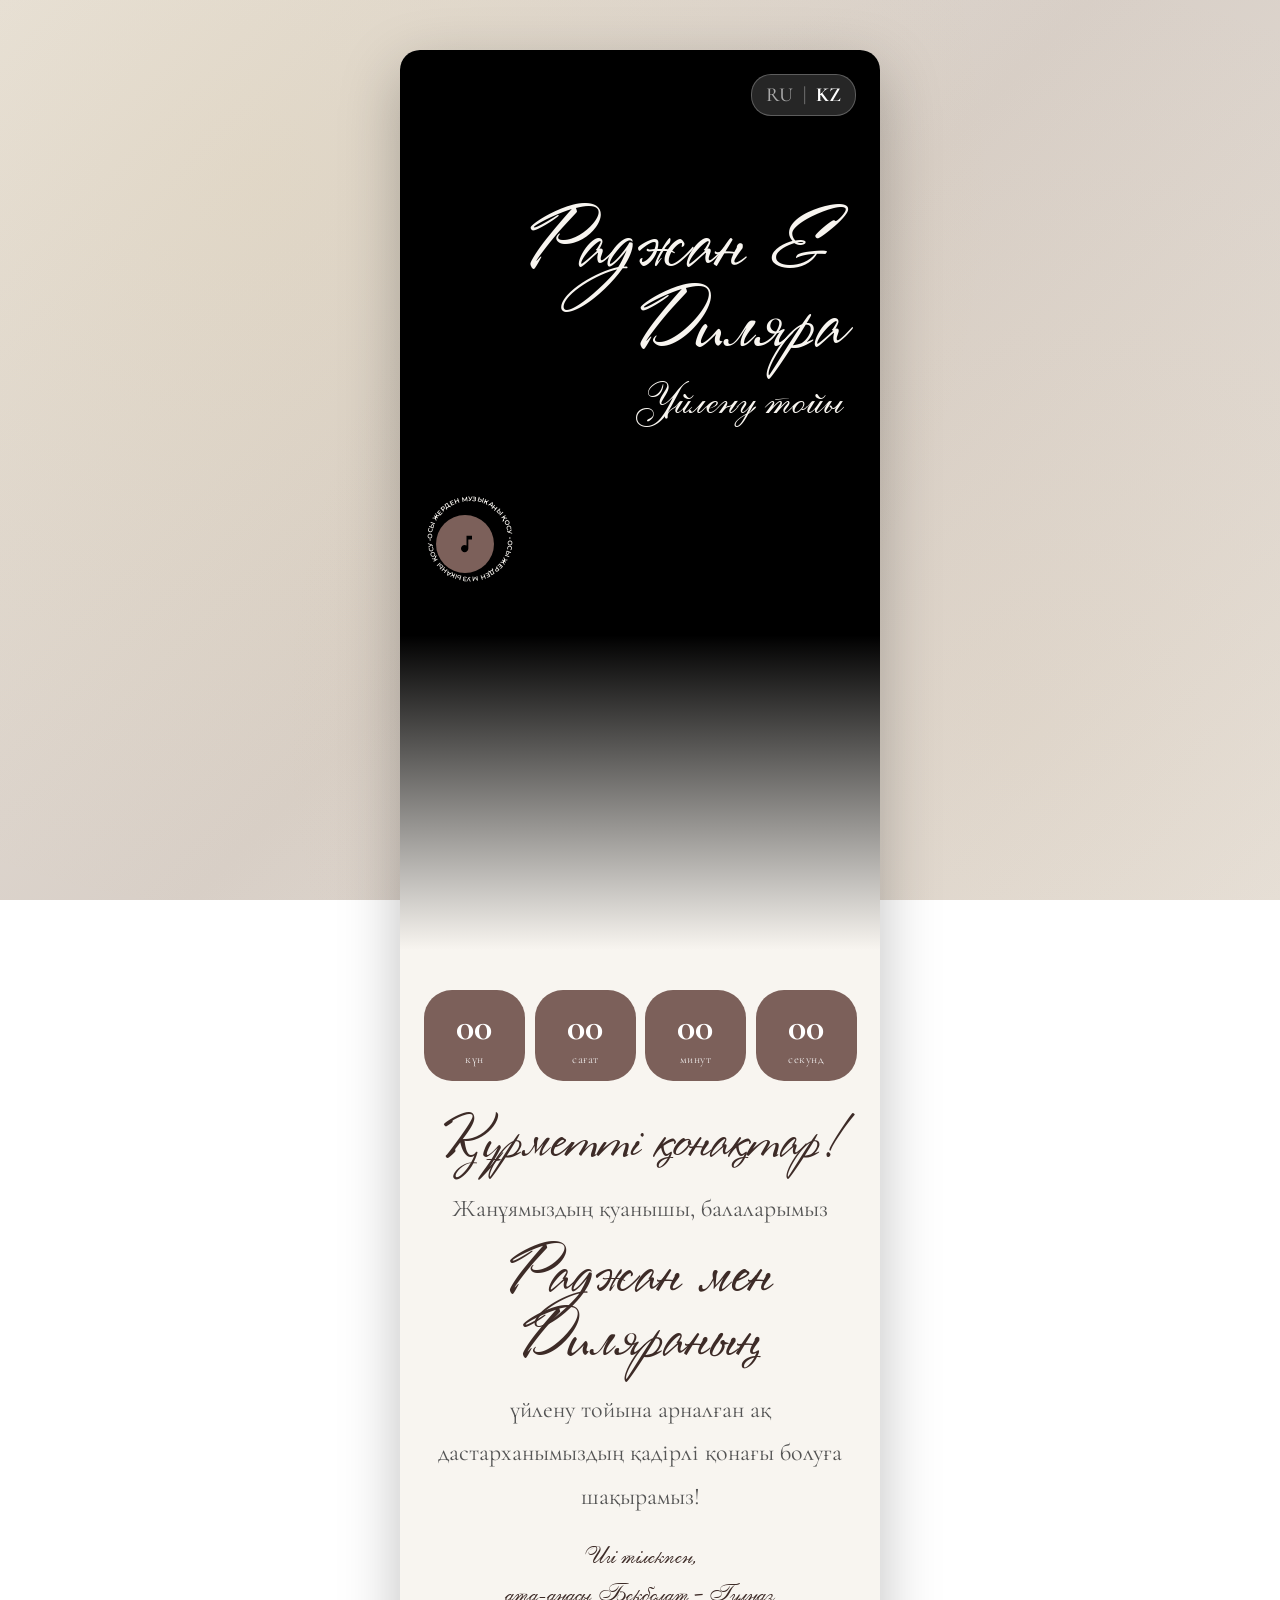
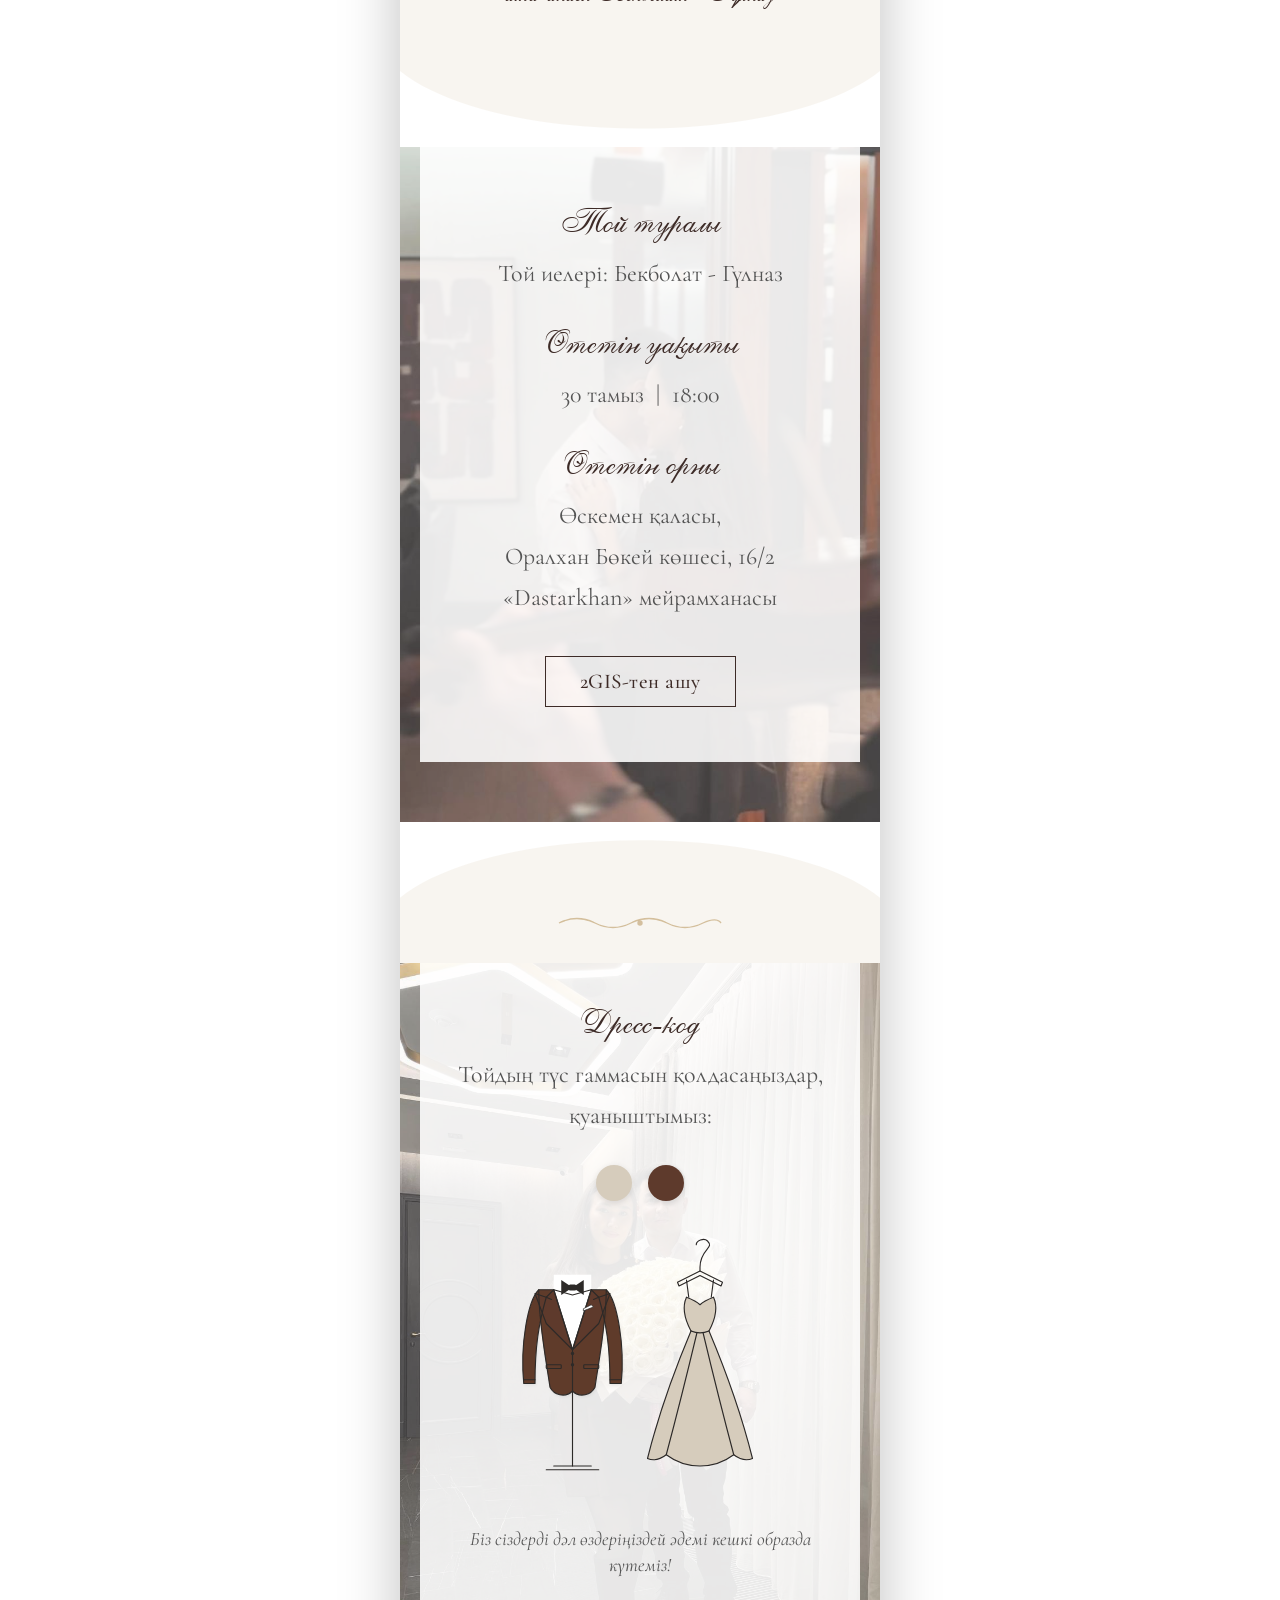
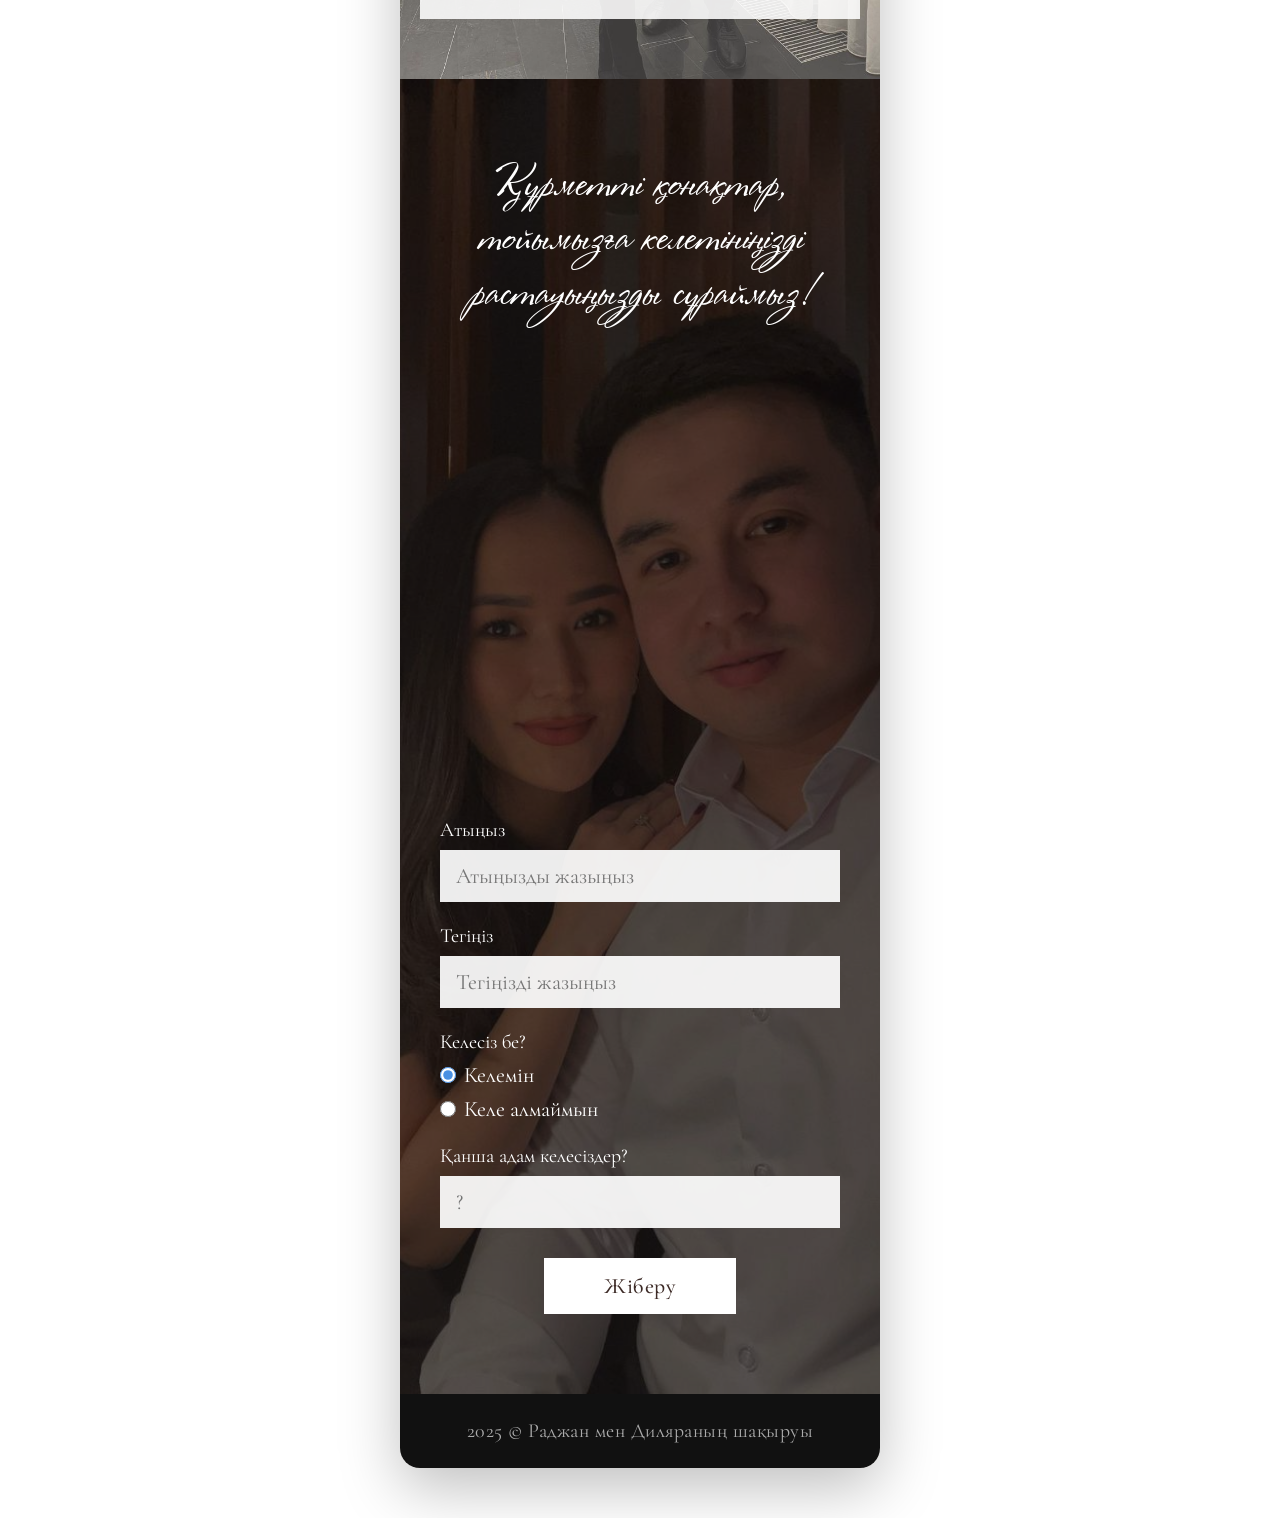
==== commit 9c490ccb: "Add files via upload" ====
--- a/index_kz.html
+++ b/index_kz.html
@@ -51,7 +51,7 @@
                             <defs>
                                 <path id="cp" d="M60,60 m-38,0 a38,38 0 1,1 76,0 a38,38 0 1,1 -76,0"></path>
                             </defs>
-                            <text font-size="8" font-family="Montserrat,sans-serif" font-weight="600" fill="#f8f5f0">
+                            <text font-size="6.5" font-family="Montserrat,sans-serif" font-weight="600" fill="#f8f5f0">
                                 <textPath href="#cp" startOffset="0" textLength="238.5" lengthAdjust="spacing">ОСЫ
                                     ЖЕРДЕН МУЗЫКАНЫ ҚОСУ • ОСЫ ЖЕРДЕН МУЗЫКАНЫ ҚОСУ • </textPath>
                             </text>
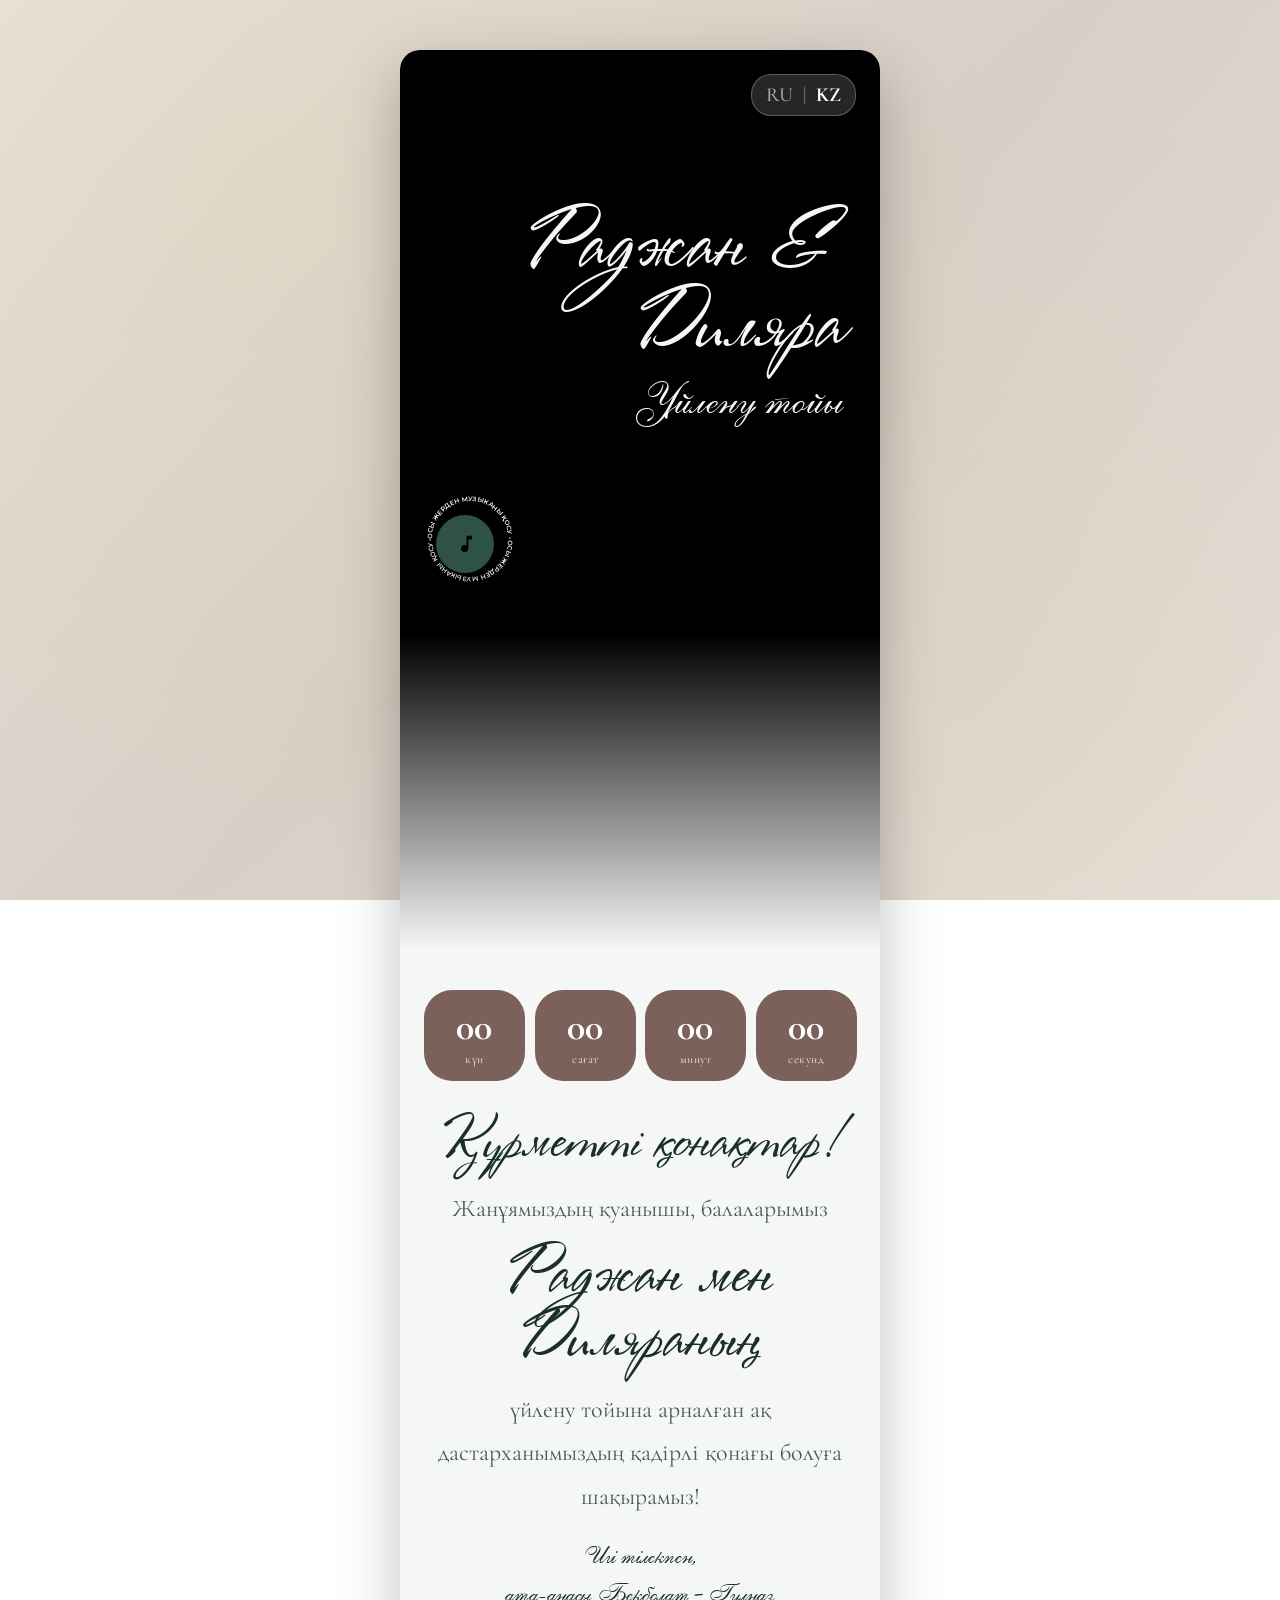
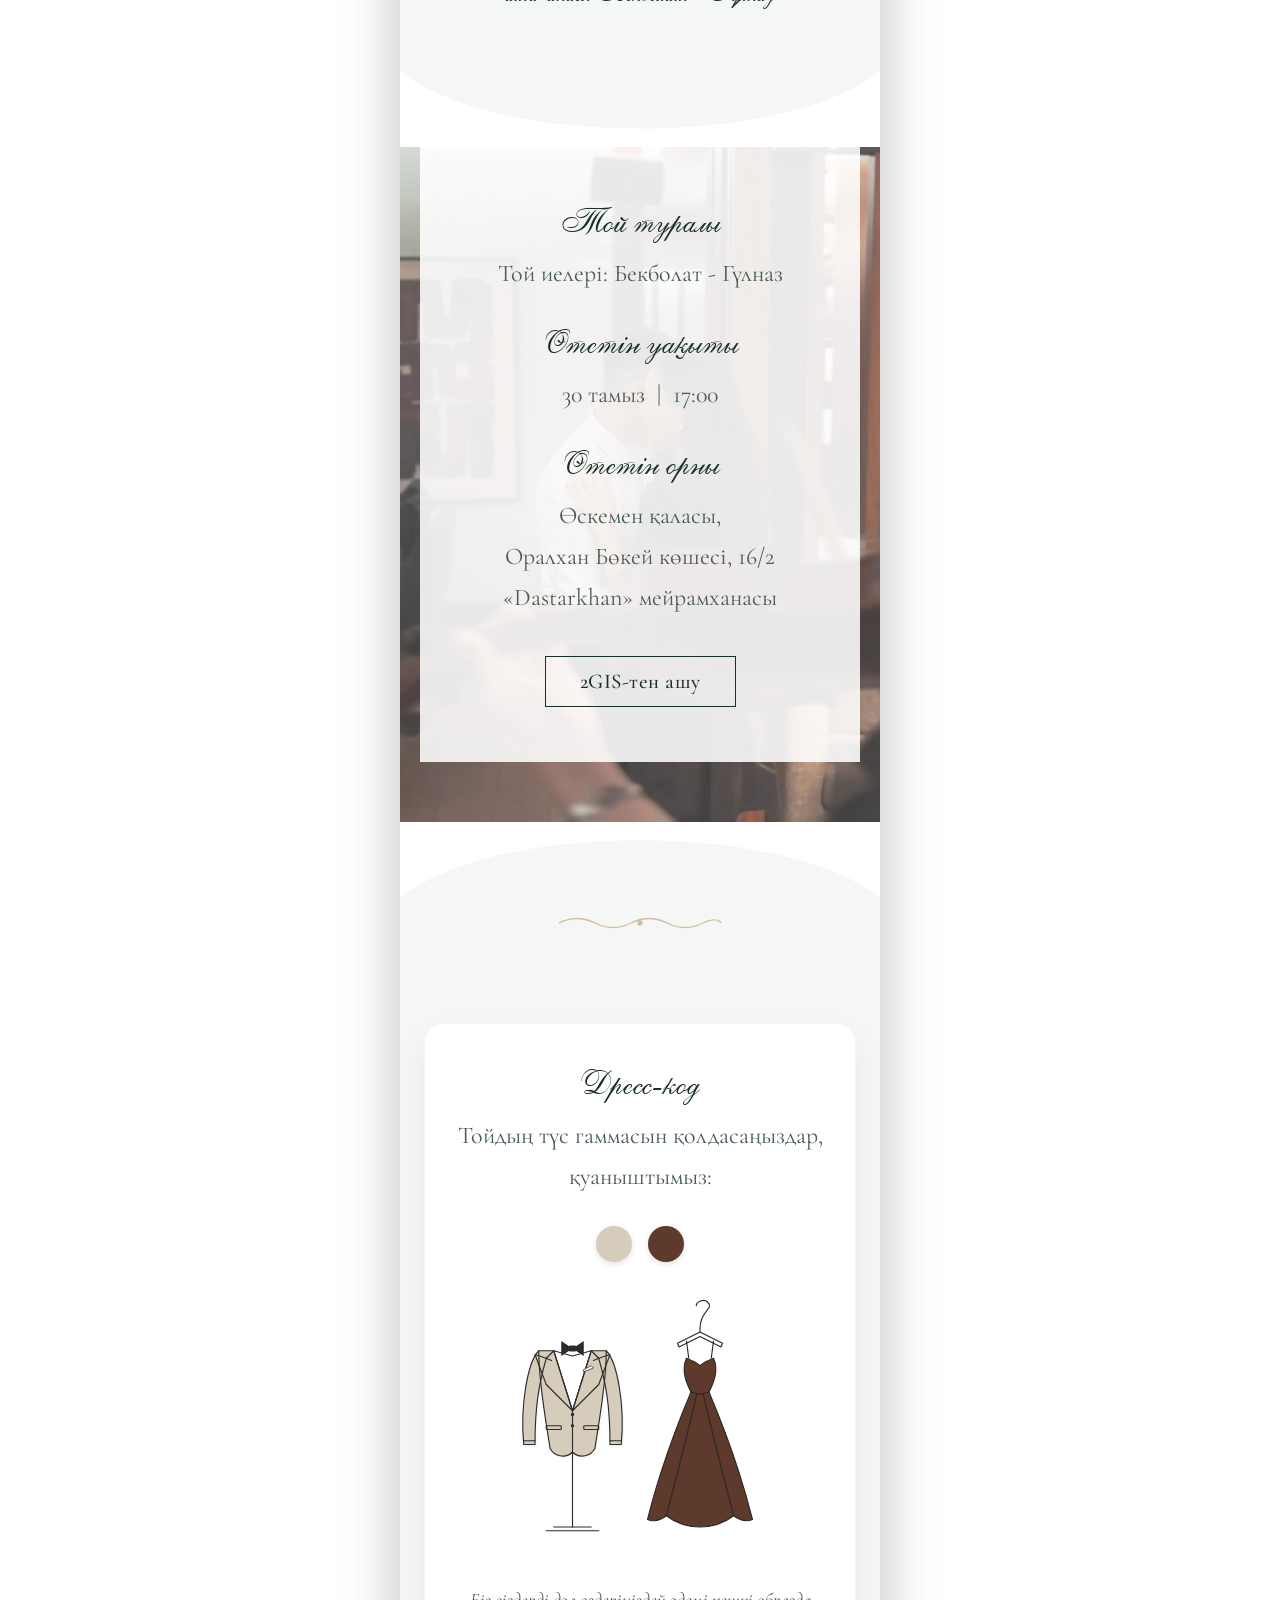
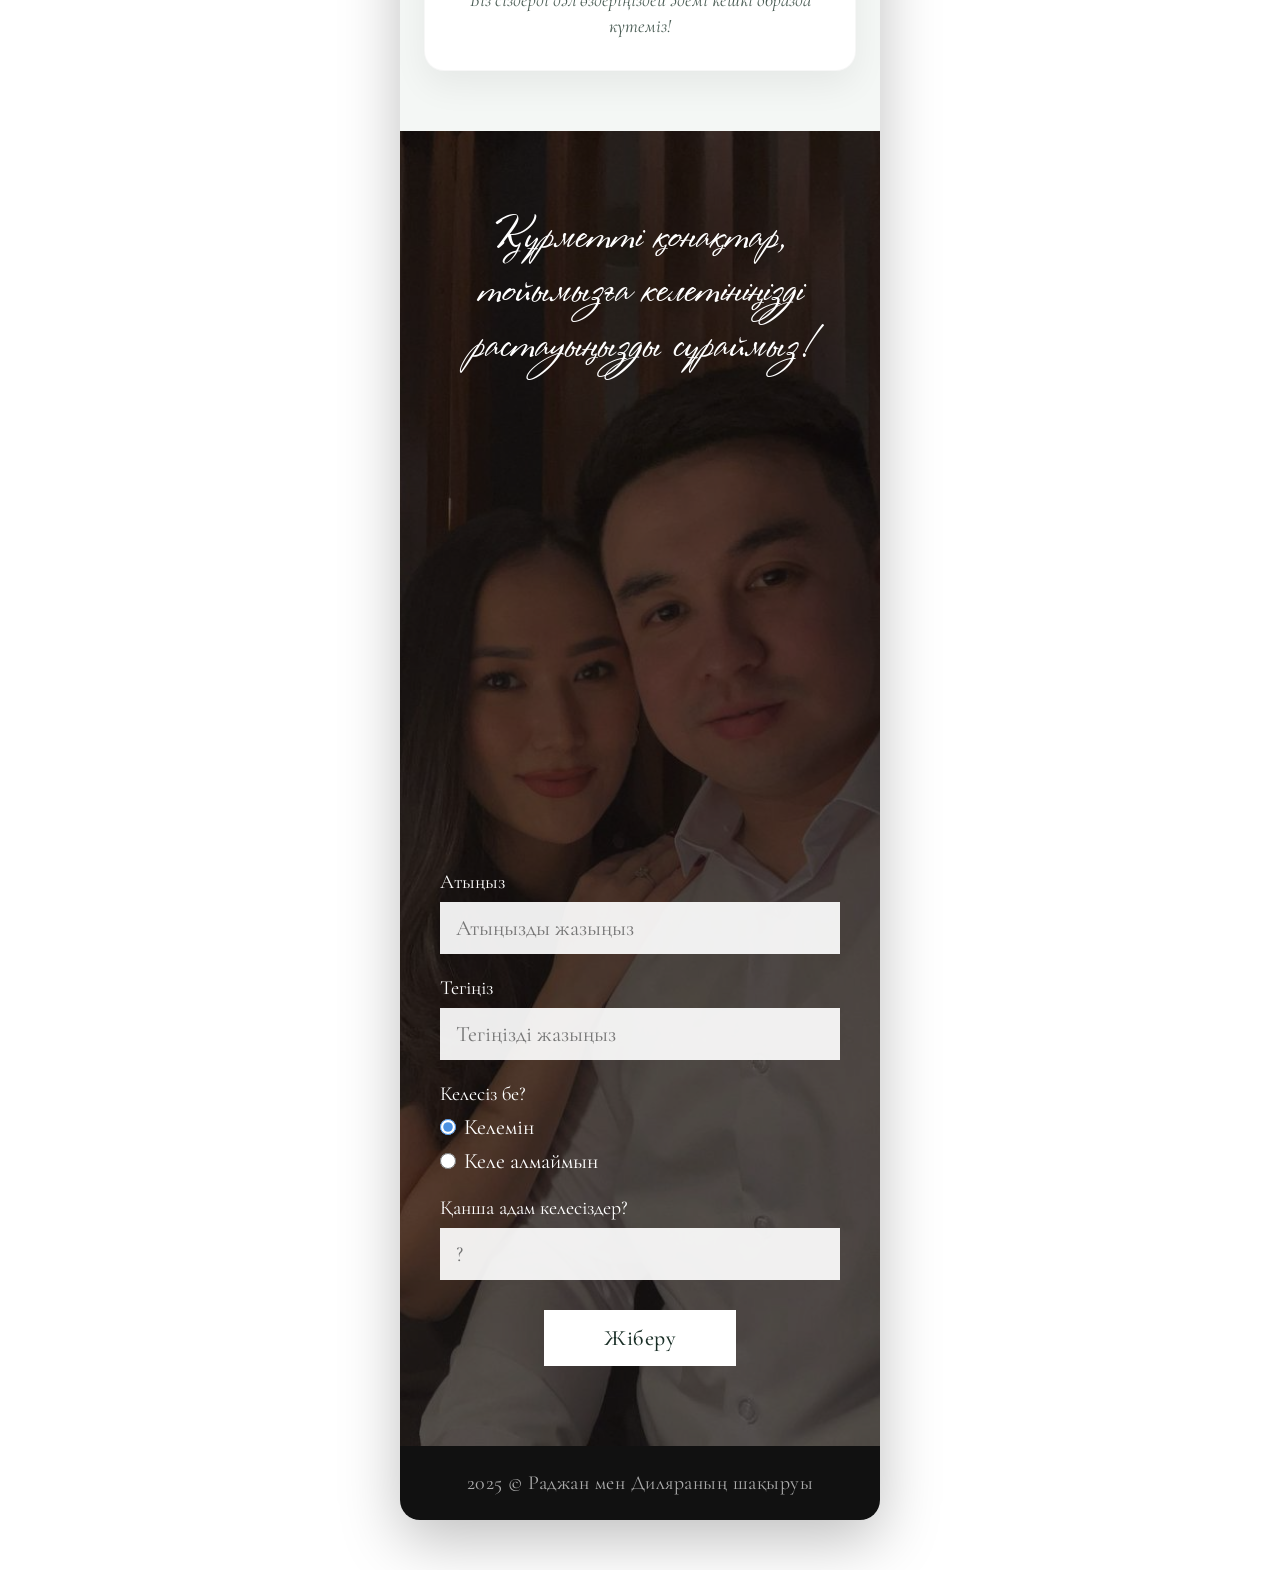
==== commit d337dc0e: "index_kz.html" ====
--- a/index_kz.html
+++ b/index_kz.html
@@ -119,7 +119,7 @@
                 <p class="detail-line">Той иелері: Бекболат - Гүлназ</p>
 
                 <h3 class="serif-heading">Өтетін уақыты</h3>
-                <p class="detail-line">30 тамыз &nbsp;|&nbsp; 18:00</p>
+                <p class="detail-line">30 тамыз &nbsp;|&nbsp; 17:00</p>
 
                 <h3 class="serif-heading">Өтетін орны</h3>
                 <p class="detail-line">Өскемен қаласы,<br>Оралхан Бөкей көшесі, 16/2<br>«Dastarkhan» мейрамханасы</p>
@@ -306,4 +306,4 @@
     <script src="script_kz.js"></script>
 </body>
 
-</html>+</html>
--- a/style.css
+++ b/style.css
@@ -30,16 +30,17 @@
    CSS Переменные
    ============================ */
 :root {
-    --brown: #7c605a;
-    /* таймер, акцент */
-    --dark-text: #3d2b27;
-    /* основной тёмный текст */
-    --body-text: #555555;
+    --brown: #2e5244;
+    /* Глубокий изумрудный (заменит коричневый акцент и таймер) */
+    --dark-text: #1a2f27;
+    /* Очень темный зеленый для заголовков */
+    --body-text: #4a5c54;
+    /* Приглушенный серо-зеленый для основного текста */
     --white: #ffffff;
-    --bg-cream: #f8f5f0;
-    /* кремовый фон белой секции */
-    --gold: #c5a87a;
-    /* декоративный золотистый */
+    --bg-cream: #f4f7f5;
+    /* Слегка прохладный кремово-жемчужный фон */
+    --gold: #c5a467;
+    /* Более яркое золото для контраста с зеленым */
     --font-script: 'KZ Rosa Marena', 'Great Vibes', cursive;
     --font-script2: 'AsylbekM02Shelley', 'Marck Script', cursive;
     --font-serif: 'Playfair Display', serif;
@@ -75,6 +76,71 @@
 
 .hidden {
     display: none !important;
+}
+
+/* ============================
+   SPLASH SCREEN
+   ============================ */
+#splash-screen {
+    position: fixed;
+    inset: 0;
+    z-index: 9999;
+    display: flex;
+    flex-direction: column;
+    align-items: center;
+    justify-content: center;
+    background: linear-gradient(160deg, rgba(20,10,10,0.85) 0%, rgba(60,35,30,0.92) 100%);
+    cursor: pointer;
+    transition: opacity 0.6s ease;
+    text-align: center;
+    padding: 40px 30px;
+    gap: 20px;
+}
+
+#splash-screen .splash-icon {
+    font-size: 52px;
+    animation: splash-pulse 2s ease-in-out infinite;
+}
+
+@keyframes splash-pulse {
+    0%, 100% { transform: scale(1); opacity: 1; }
+    50% { transform: scale(1.12); opacity: 0.75; }
+}
+
+#splash-screen .splash-title {
+    font-family: var(--font-script);
+    font-size: 54px;
+    color: #f8f5f0;
+    line-height: 1.1;
+    text-shadow: 0 2px 12px rgba(0,0,0,0.5);
+}
+
+#splash-screen .splash-sub {
+    font-family: var(--font-sans);
+    font-size: 20px;
+    color: rgba(255,255,255,0.85);
+    line-height: 1.5;
+    max-width: 340px;
+}
+
+#splash-screen .splash-divider {
+    width: 60px;
+    height: 1px;
+    background: rgba(197,168,122,0.7);
+}
+
+#splash-screen .splash-tap {
+    font-family: var(--font-sans);
+    font-size: 17px;
+    color: rgba(255,255,255,0.6);
+    letter-spacing: 2px;
+    text-transform: uppercase;
+    animation: splash-blink 1.8s ease-in-out infinite;
+}
+
+@keyframes splash-blink {
+    0%, 100% { opacity: 0.35; }
+    50% { opacity: 1; }
 }
 
 /* ============================
@@ -298,7 +364,7 @@
 }
 
 .timer-item {
-    background: var(--brown);
+    background: #7c605a; /* Старый коричневый цвет */
     border-radius: 22px;
     flex: 1;
     padding: 14px 6px 12px;
@@ -1103,26 +1169,30 @@
    DRESS CODE (INTERACTIVE)
    ============================ */
 .dresscode-section {
-    background: url('photo3.jpg') center center / cover no-repeat;
-    background-attachment: local;
-    padding: 0 0 60px;
     position: relative;
+    background-color: var(--bg-cream);
+    padding: 60px 24px;
+    display: flex;
+    flex-direction: column;
+    align-items: center;
 }
 
 .dresscode-section::before {
-    content: '';
-    position: absolute;
-    inset: 0;
-    background: rgba(245, 240, 235, 0.25);
+    display: none;
 }
 
 .detail-card-dresscode {
     position: relative;
     z-index: 2;
-    background: rgba(255, 255, 255, 0.88);
-    margin: 0 20px;
-    padding: 40px 28px;
+    background: #ffffff;
+    border-radius: 20px;
+    margin: 0 auto;
+    padding: 40px 24px 30px;
     text-align: center;
+    max-width: 440px;
+    width: 100%;
+    box-shadow: 0 15px 35px rgba(0,0,0,0.06);
+    border: 1px solid rgba(0,0,0,0.03);
 }
 
 .color-palette {
